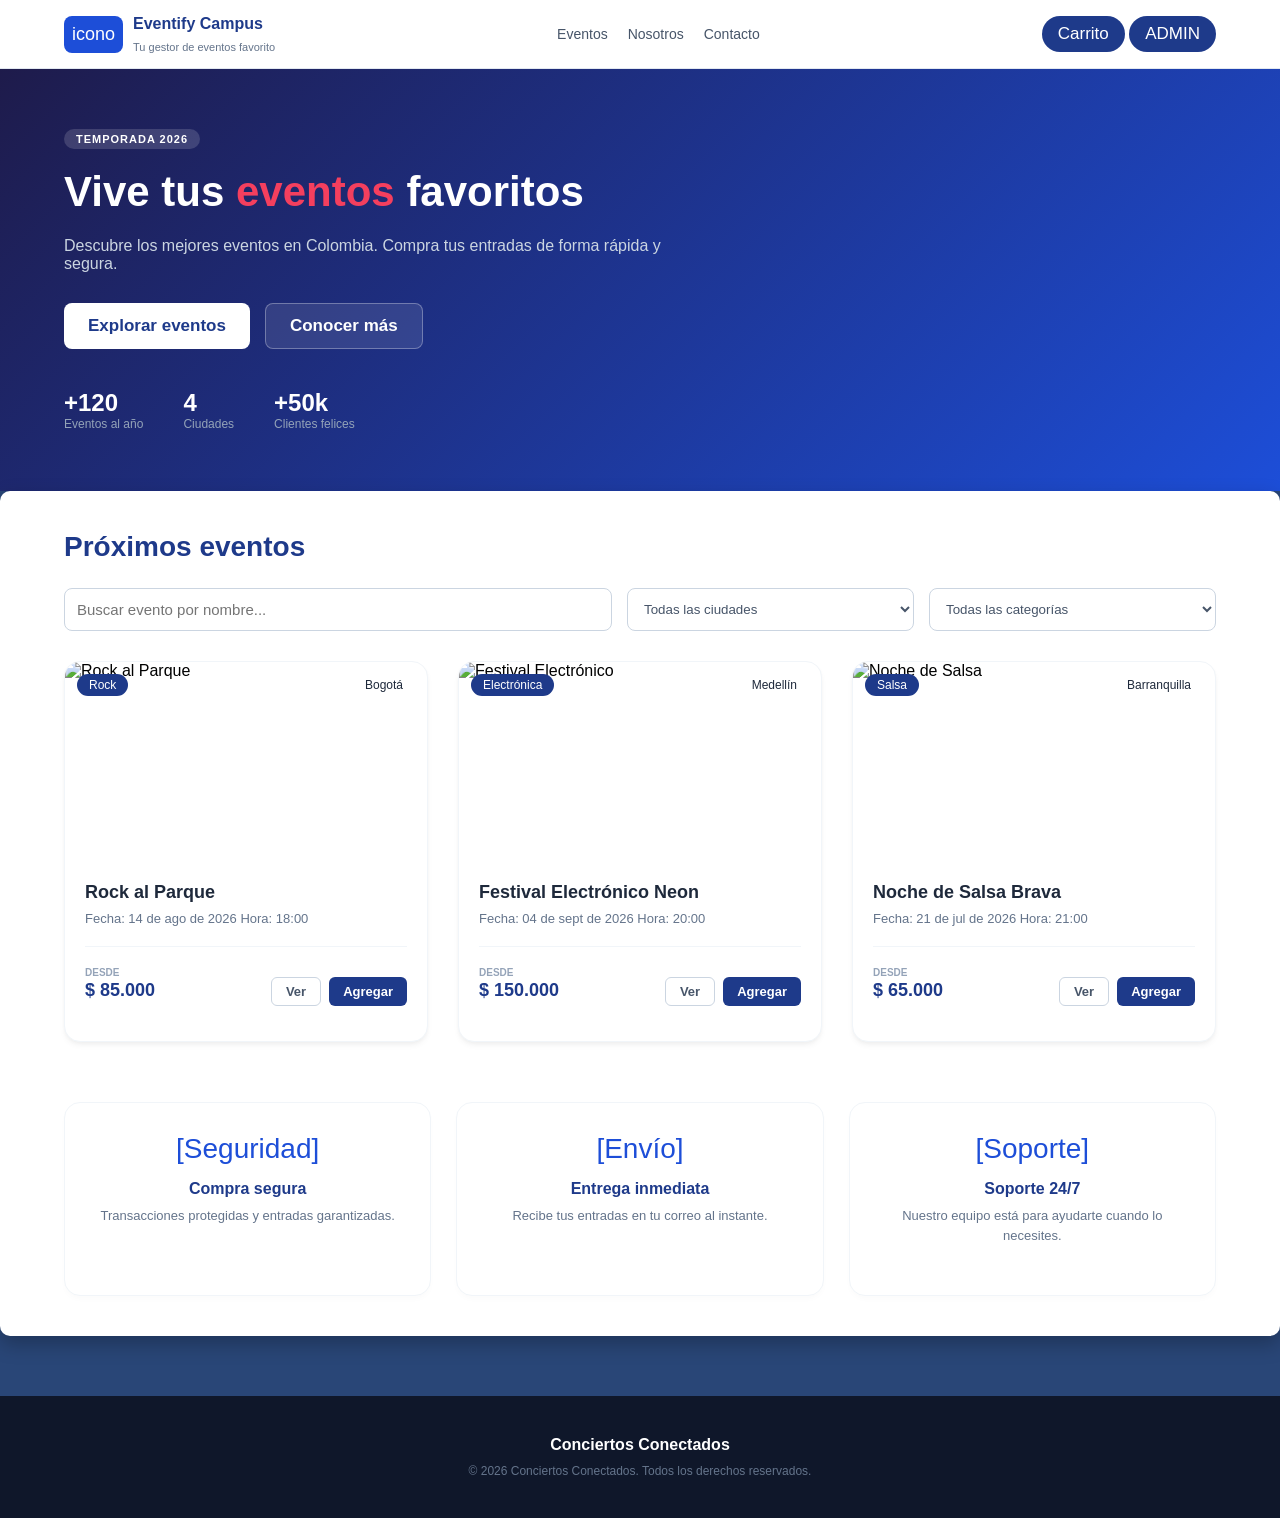
==== Proyecto JS - Campuslands/index.html @ 065dbffd "style: Styles and paths were corrected." ====
<!DOCTYPE html>
<html lang="es">

<head>
    <meta charset="UTF-8">
    <meta name="viewport" content="width=device-width, initial-scale=1.0">
    <title>Conciertos Conectados - Vive la música en vivo</title>
    <link rel="stylesheet" href="css/main.css">
</head>

<body>

    <header class="navbar">
        <div class="logo-container">
            <div class="logo-icon">icono</div>
            <div>
                <span class="logo-title">Eventify Campus</span>
                <p class="logo-subtitle">Tu gestor de eventos favorito</p>
            </div>
        </div>
        <nav class="nav-links">
            <a href="#">Eventos</a>
            <a href="#">Nosotros</a>
            <a href="#">Contacto</a>
        </nav>
        <nav class="nav-acions">
            <button class="btn-carrito">Carrito</button>
            <a href="login.html">
                <button class="btn-panel">ADMIN</button>
            </a>
        </nav>
    </header>

    <section class="hero">
        <div class="hero-content">
            <span class="badge">TEMPORADA 2026</span>
            <h1>Vive tus <span class="highlight">eventos</span> favoritos</h1>
            <p>Descubre los mejores eventos en Colombia. Compra tus entradas de forma rápida y segura.</p>
            <div class="hero-buttons">
                <button class="btn-primary">Explorar eventos</button>
                <button class="btn-secondary">Conocer más</button>
            </div>
            <div class="hero-stats">
                <div>
                    <h3>+120</h3>
                    <p>Eventos al año</p>
                </div>
                <div>
                    <h3>4</h3>
                    <p>Ciudades</p>
                </div>
                <div>
                    <h3>+50k</h3>
                    <p>Clientes felices</p>
                </div>
            </div>
        </div>
    </section>

    <main class="container">
        <h2>Próximos eventos</h2>

        <div class="search-bar">
            <input type="text" placeholder="Buscar evento por nombre...">
            <select>
                <option>Todas las ciudades</option>
            </select>
            <select>
                <option>Todas las categorías</option>
            </select>
        </div>

        <div class="events-grid">

            <article class="event-card">
                <div class="card-image-wrapper">
                    <img src="https://images.unsplash.com/photo-1470225620780-dba8ba36b745?w=500" alt="Rock al Parque">
                    <span class="tag-category tag-left">Rock</span>
                    <span class="tag-city tag-right">Bogotá</span>
                </div>
                <div class="card-body">
                    <h3>Rock al Parque</h3>
                    <p class="card-date">Fecha: 14 de ago de 2026 Hora: 18:00</p>
                    <div class="card-footer">
                        <div>
                            <span class="price-label">DESDE</span>
                            <p class="price-value">$ 85.000</p>
                        </div>
                        <div class="card-actions">
                            <button class="btn-view">Ver</button>
                            <button class="btn-add">Agregar</button>
                        </div>
                    </div>
                </div>
            </article>

            <article class="event-card">
                <div class="card-image-wrapper">
                    <img src="https://images.unsplash.com/photo-1516450360452-9312f5e86fc7?w=500"
                        alt="Festival Electrónico">
                    <span class="tag-category tag-left">Electrónica</span>
                    <span class="tag-city tag-right">Medellín</span>
                </div>
                <div class="card-body">
                    <h3>Festival Electrónico Neon</h3>
                    <p class="card-date">Fecha: 04 de sept de 2026 Hora: 20:00</p>
                    <div class="card-footer">
                        <div>
                            <span class="price-label">DESDE</span>
                            <p class="price-value">$ 150.000</p>
                        </div>
                        <div class="card-actions">
                            <button class="btn-view">Ver</button>
                            <button class="btn-add">Agregar</button>
                        </div>
                    </div>
                </div>
            </article>

            <article class="event-card">
                <div class="card-image-wrapper">
                    <img src="https://images.unsplash.com/photo-1504609773096-104ff2c73ba4?w=500" alt="Noche de Salsa">
                    <span class="tag-category tag-left">Salsa</span>
                    <span class="tag-city tag-right">Barranquilla</span>
                </div>
                <div class="card-body">
                    <h3>Noche de Salsa Brava</h3>
                    <p class="card-date">Fecha: 21 de jul de 2026 Hora: 21:00</p>
                    <div class="card-footer">
                        <div>
                            <span class="price-label">DESDE</span>
                            <p class="price-value">$ 65.000</p>
                        </div>
                        <div class="card-actions">
                            <button class="btn-view">Ver</button>
                            <button class="btn-add">Agregar</button>
                        </div>
                    </div>
                </div>
            </article>

        </div>

        <div class="features-grid">
            <div class="feature-item">
                <div class="feature-icon">[Seguridad]</div>
                <h3>Compra segura</h3>
                <p>Transacciones protegidas y entradas garantizadas.</p>
            </div>
            <div class="feature-item">
                <div class="feature-icon">[Envío]</div>
                <h3>Entrega inmediata</h3>
                <p>Recibe tus entradas en tu correo al instante.</p>
            </div>
            <div class="feature-item">
                <div class="feature-icon">[Soporte]</div>
                <h3>Soporte 24/7</h3>
                <p>Nuestro equipo está para ayudarte cuando lo necesites.</p>
            </div>
        </div>
    </main>

    <footer class="main-footer">
        <h3>Conciertos Conectados</h3>
        <p>© 2026 Conciertos Conectados. Todos los derechos reservados.</p>
    </footer>

</body>

</html>
---- Proyecto JS - Campuslands/css/main.css ----
body {
    background: #294677;
    font-family: Segoe UI, Arial, sans-serif;
}



header {

    color: white;

}

.titulo {
    font-size: 40px;
    font-weight: bold;
}

header p {
    color: #d8dce5;
    margin-top: 8px;
}



main {
    background: white;
    border-radius: 10px;
    box-shadow: 0px 8px 20px rgba(0, 0, 0, .25);
}



.subtitulo {
    font-size: 32px;
    margin-bottom: 10px;
}



main p {
    color: #666;
    margin-bottom: 20px;
}



label {
    font-weight: bold;
    color: #555;
}



input {
    border: 1px solid #d9dfe9;
    border-radius: 6px;
    background: #eef2fa;
    font-size: 15px;
}

input:focus {
    outline: none;
    border: 1px solid #1f4d92;
    background: white;
}


button {
    background: #1f4d92;
    color: white;
    border: none;
    border-radius: 6px;
    font-size: 17px;
    font-weight: bold;
    cursor: pointer;
}



hr {
    margin: 25px 0;
    border: 1px solid #e3e3e3;
}



footer p {
    font-size: 13px;
    color: #777;
}

.sidebar {
    width: 250px;
    height: 100vh;
    background-color: #002663;
    color: white;
    display: flex;
    flex-direction: column;
    padding: 20px;
}

.sidebar-header {
    margin-bottom: 30px;
}

.sidebar-menu {
    flex-grow: 1;
    display: flex;
    flex-direction: column;
    gap: 15px;
}

.sidebar-menu a {
    color: #ccc;
    text-decoration: none;
    padding: 10px;
    border-radius: 5px;
}

.sidebar-menu a.active {
    background-color: rgba(255, 255, 255, 0.1);
    color: white;
}

.sidebar-footer {
    margin-top: auto;
}

* {
    margin: 0;
    padding: 0;
    box-sizing: border-box;
    font-family: 'Segoe UI', Tahoma, Geneva, Verdana, sans-serif;
}

/* NAVBAR */
.navbar {
    display: flex;
    justify-content: space-between;
    align-items: center;
    padding: 15px 5%;
    background-color: #ffffff;
    border-bottom: 1px solid #e2e8f0;
}

.logo-container {
    display: flex;
    align-items: center;
    gap: 10px;
}

.logo-icon {
    background-color: #1d4ed8;
    color: white;
    padding: 8px;
    border-radius: 8px;
    font-size: 18px;
}

.logo-title {
    font-weight: bold;
    color: #1e3a8a;
    font-size: 16px;
}

.logo-subtitle {
    font-size: 11px;
    color: #64748b;
}

.nav-links {
    display: flex;
    gap: 20px;
}

.nav-links a {
    text-decoration: none;
    color: #475569;
    font-size: 14px;
    font-weight: 500;
}

.nav-actions {
    display: flex;
    gap: 10px;
    align-items: center;
}

.btn-carrito {
    background-color: #1e3a8a;
    color: white;
    border: none;
    padding: 8px 16px;
    border-radius: 20px;
    cursor: pointer;
    font-weight: 500;
}

.btn-panel {
    background-color: #1e3a8a;
    color: white;
    border: none;
    padding: 8px 16px;
    border-radius: 20px;
    cursor: pointer;
    font-weight: 500;
}

.hero {
    background: linear-gradient(135deg, #1e1b4b 0%, #1d4ed8 100%);
    color: white;
    padding: 60px 5%;
    text-align: left;
}

.hero-content {
    max-width: 600px;
}

.badge {
    background-color: rgba(255, 255, 255, 0.15);
    padding: 4px 12px;
    border-radius: 20px;
    font-size: 11px;
    font-weight: bold;
    letter-spacing: 1px;
}

.hero h1 {
    font-size: 42px;
    margin: 20px 0;
    line-height: 1.2;
}

.hero .highlight {
    color: #f43f5e;
    /* Tono rosado/coral del texto 'música' */
}

.hero p {
    color: #cbd5e1;
    font-size: 16px;
    margin-bottom: 30px;
}

.hero-buttons {
    display: flex;
    gap: 15px;
    margin-bottom: 40px;
}

.btn-primary {
    background-color: white;
    color: #1e3a8a;
    border: none;
    padding: 12px 24px;
    border-radius: 8px;
    font-weight: bold;
    cursor: pointer;
}

.btn-secondary {
    background-color: rgba(255, 255, 255, 0.1);
    color: white;
    border: 1px solid rgba(255, 255, 255, 0.3);
    padding: 12px 24px;
    border-radius: 8px;
    cursor: pointer;
}

.hero-stats {
    display: flex;
    gap: 40px;
}

.hero-stats h3 {
    font-size: 24px;
    font-weight: bold;
}

.hero-stats p {
    font-size: 12px;
    color: #94a3b8;
    margin: 0;
}

/* CONTENEDOR PRINCIPAL */
.container {
    padding: 40px 5%;
}

.container h2 {
    color: #1e3a8a;
    font-size: 28px;
    margin-bottom: 25px;
}

/* BUSCADOR */
.search-bar {
    display: flex;
    gap: 15px;
    margin-bottom: 30px;
    flex-wrap: wrap;
}

.search-bar input {
    flex: 2;
    min-width: 200px;
    padding: 12px;
    border: 1px solid #cbd5e1;
    border-radius: 8px;
    background-color: white;
}

.search-bar select {
    flex: 1;
    min-width: 150px;
    padding: 12px;
    border: 1px solid #cbd5e1;
    border-radius: 8px;
    background-color: white;
    color: #475569;
}

/* EVENT CARDS GRID (Responsivo) */
.events-grid {
    display: grid;
    grid-template-columns: repeat(auto-fit, minmax(300px, 1fr));
    gap: 30px;
    margin-bottom: 60px;
}

.event-card {
    background-color: white;
    border-radius: 16px;
    overflow: hidden;
    box-shadow: 0 4px 6px -1px rgba(0, 0, 0, 0.05), 0 2px 4px -1px rgba(0, 0, 0, 0.03);
    border: 1px solid #f1f5f9;
}

.card-image-wrapper {
    position: relative;
    height: 200px;
}

.card-image-wrapper img {
    width: 100%;
    height: 100%;
    object-fit: cover;
}

/* Etiquetas sobre la foto */
.tag-category {
    position: absolute;
    background-color: #1e3a8a;
    color: white;
    padding: 4px 12px;
    border-radius: 12px;
    font-size: 12px;
}

.tag-city {
    position: absolute;
    background-color: white;
    color: #1e293b;
    padding: 4px 12px;
    border-radius: 12px;
    font-size: 12px;
    font-weight: 500;
}

.tag-left {
    top: 12px;
    left: 12px;
}

.tag-right {
    top: 12px;
    right: 12px;
}

.card-body {
    padding: 20px;
}

.card-body h3 {
    font-size: 18px;
    color: #1e293b;
    margin-bottom: 8px;
}

.card-date {
    font-size: 13px;
    color: #64748b;
    margin-bottom: 20px;
}

.card-footer {
    display: flex;
    justify-content: space-between;
    align-items: center;
    border-top: 1px solid #f1f5f9;
    padding-top: 15px;
}

.price-label {
    font-size: 10px;
    color: #94a3b8;
    font-weight: bold;
}

.price-value {
    font-size: 18px;
    font-weight: bold;
    color: #1e3a8a;
}

.card-actions {
    display: flex;
    gap: 8px;
}

.btn-view {
    background-color: white;
    color: #475569;
    border: 1px solid #cbd5e1;
    padding: 6px 14px;
    border-radius: 6px;
    cursor: pointer;
    font-size: 13px;
}

.btn-add {
    background-color: #1e3a8a;
    color: white;
    border: none;
    padding: 6px 14px;
    border-radius: 6px;
    cursor: pointer;
    font-size: 13px;
}

/* SECCIÓN DE TRES CAJAS (Características inferiores) */
.features-grid {
    display: grid;
    grid-template-columns: repeat(auto-fit, minmax(250px, 1fr));
    gap: 25px;
    margin-top: 40px;
}

.feature-item {
    background-color: #ffffff;
    border: 1px solid #f1f5f9;
    padding: 30px;
    border-radius: 16px;
    text-align: center;
    box-shadow: 0 4px 6px -1px rgba(0, 0, 0, 0.02);
}

.feature-icon {
    font-size: 28px;
    margin-bottom: 15px;
    color: #1d4ed8;
}

.feature-item h3 {
    font-size: 16px;
    color: #1e3a8a;
    margin-bottom: 8px;
}

.feature-item p {
    font-size: 13px;
    color: #64748b;
    line-height: 1.5;
}

/* FOOTER */
.main-footer {
    background-color: #0f172a;
    color: white;
    text-align: center;
    padding: 40px 20px;
    margin-top: 60px;
}

.main-footer h3 {
    font-size: 16px;
    margin-bottom: 10px;
}

.main-footer p {
    font-size: 12px;
    color: #64748b;
}

/* MEDIA QUERY PARA TELÉFONOS (Diseño Móvil) */
@media (max-width: 768px) {
    .navbar {
        flex-direction: column;
        gap: 15px;
        text-align: center;
    }

    .nav-links {
        width: 100%;
        justify-content: center;
    }

    .hero {
        padding: 40px 20px;
    }

    .hero h1 {
        font-size: 30px;
    }

    .hero-stats {
        justify-content: space-between;
        gap: 10px;
    }

    .search-bar {
        flex-direction: column;
    }
}
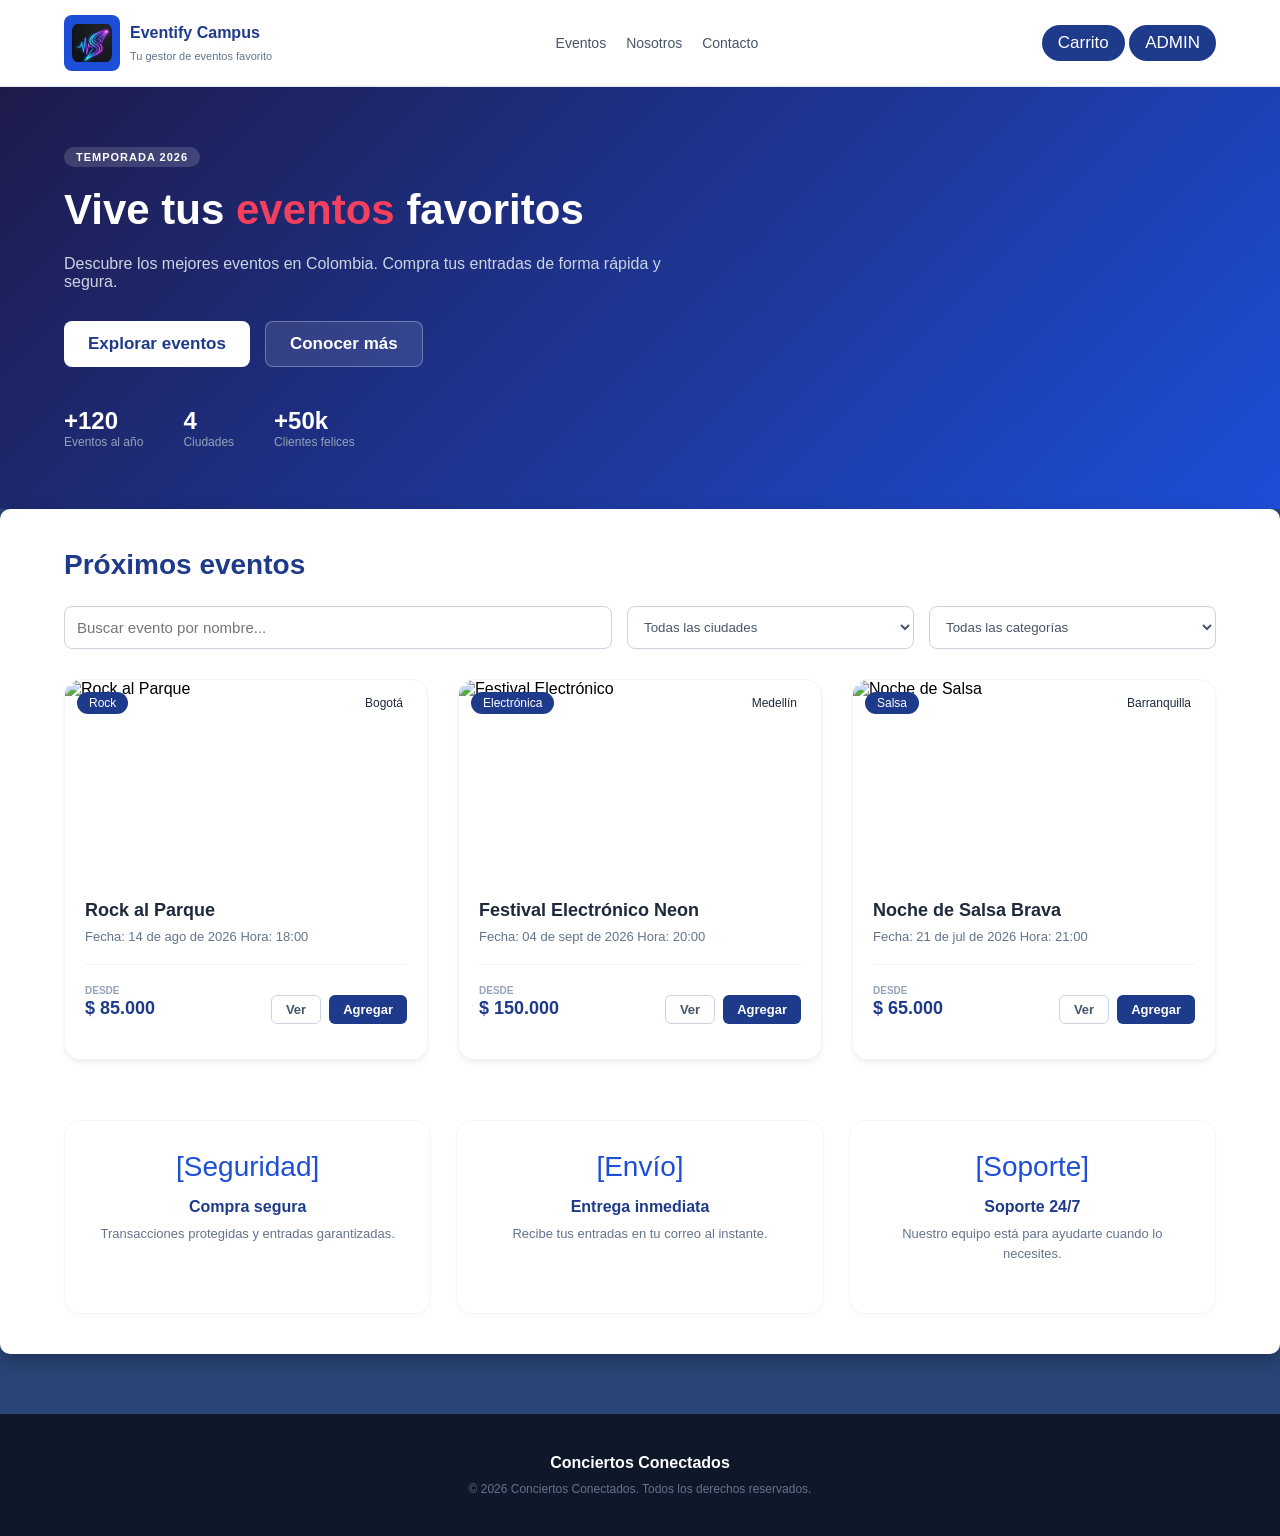
==== commit c0dbe0b0: "style:modifiqued icon size" ====
--- a/Proyecto JS - Campuslands/index.html
+++ b/Proyecto JS - Campuslands/index.html
@@ -12,7 +12,9 @@
 
     <header class="navbar">
         <div class="logo-container">
-            <div class="logo-icon">icono</div>
+            <div class="logo-icon">
+                <img src="resources/img/logo.jpeg" alt="logo">
+            </div>
             <div>
                 <span class="logo-title">Eventify Campus</span>
                 <p class="logo-subtitle">Tu gestor de eventos favorito</p>
--- a/Proyecto JS - Campuslands/css/main.css
+++ b/Proyecto JS - Campuslands/css/main.css
@@ -156,6 +156,16 @@
     padding: 8px;
     border-radius: 8px;
     font-size: 18px;
+    display: flex;
+    align-items: center;
+    gap: 12px;
+
+}
+.logo-icon img {
+    width: 40px;         
+    height: 40px;        
+    object-fit: contain; 
+    border-radius: 8px;  
 }
 
 .logo-title {
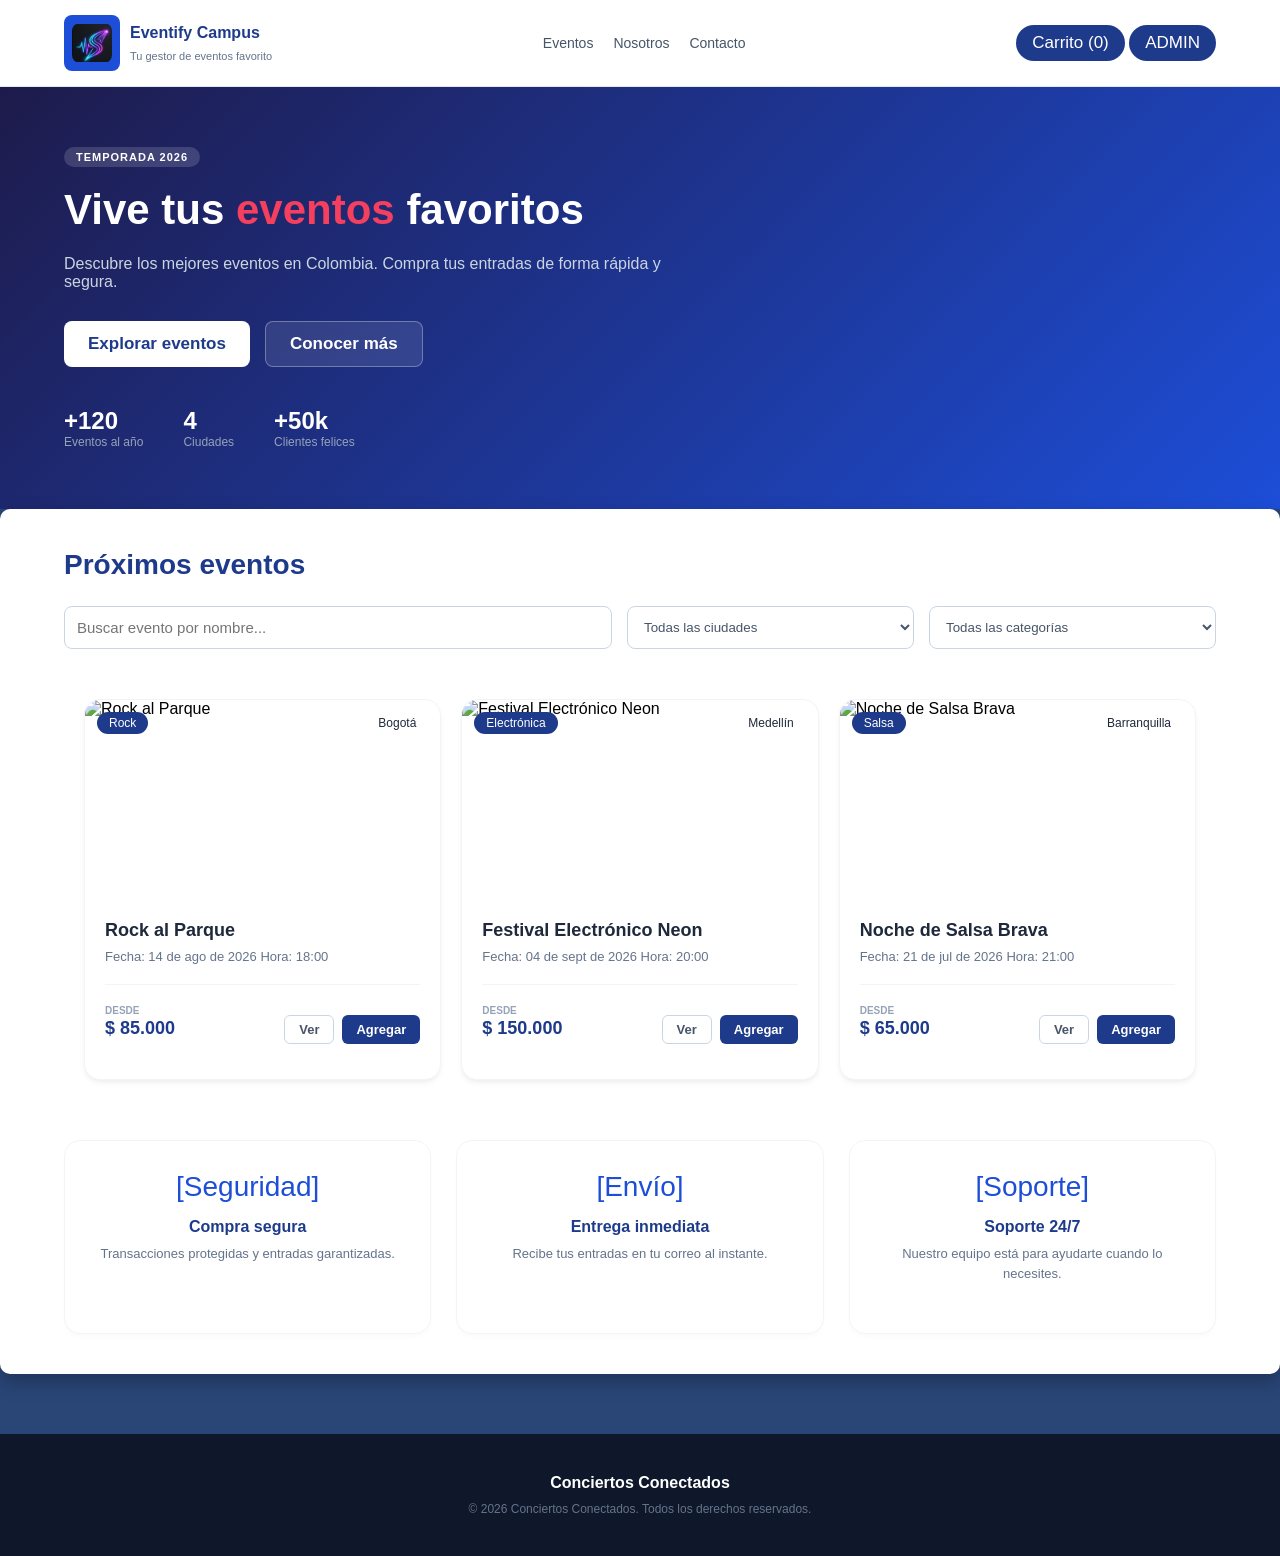
==== commit 6f278abd: "feat:add logic of car and events" ====
--- a/Proyecto JS - Campuslands/index.html
+++ b/Proyecto JS - Campuslands/index.html
@@ -21,9 +21,9 @@
             </div>
         </div>
         <nav class="nav-links">
-            <a href="#">Eventos</a>
-            <a href="#">Nosotros</a>
-            <a href="#">Contacto</a>
+            <a href="index.html">Eventos</a>
+            <a href="nostros.html">Nosotros</a>
+            <a href="contacto.html">Contacto</a>
         </nav>
         <nav class="nav-acions">
             <button class="btn-carrito">Carrito</button>
@@ -58,90 +58,20 @@
             </div>
         </div>
     </section>
-
     <main class="container">
         <h2>Próximos eventos</h2>
 
         <div class="search-bar">
-            <input type="text" placeholder="Buscar evento por nombre...">
-            <select>
-                <option>Todas las ciudades</option>
+            <input type="text" id="search-input" placeholder="Buscar evento por nombre...">
+            <select id="city-select">
+                <option value="todos">Todas las ciudades</option>
             </select>
-            <select>
-                <option>Todas las categorías</option>
+            <select id="category-select">
+                <option value="todos">Todas las categorías</option>
             </select>
         </div>
 
-        <div class="events-grid">
-
-            <article class="event-card">
-                <div class="card-image-wrapper">
-                    <img src="https://images.unsplash.com/photo-1470225620780-dba8ba36b745?w=500" alt="Rock al Parque">
-                    <span class="tag-category tag-left">Rock</span>
-                    <span class="tag-city tag-right">Bogotá</span>
-                </div>
-                <div class="card-body">
-                    <h3>Rock al Parque</h3>
-                    <p class="card-date">Fecha: 14 de ago de 2026 Hora: 18:00</p>
-                    <div class="card-footer">
-                        <div>
-                            <span class="price-label">DESDE</span>
-                            <p class="price-value">$ 85.000</p>
-                        </div>
-                        <div class="card-actions">
-                            <button class="btn-view">Ver</button>
-                            <button class="btn-add">Agregar</button>
-                        </div>
-                    </div>
-                </div>
-            </article>
-
-            <article class="event-card">
-                <div class="card-image-wrapper">
-                    <img src="https://images.unsplash.com/photo-1516450360452-9312f5e86fc7?w=500"
-                        alt="Festival Electrónico">
-                    <span class="tag-category tag-left">Electrónica</span>
-                    <span class="tag-city tag-right">Medellín</span>
-                </div>
-                <div class="card-body">
-                    <h3>Festival Electrónico Neon</h3>
-                    <p class="card-date">Fecha: 04 de sept de 2026 Hora: 20:00</p>
-                    <div class="card-footer">
-                        <div>
-                            <span class="price-label">DESDE</span>
-                            <p class="price-value">$ 150.000</p>
-                        </div>
-                        <div class="card-actions">
-                            <button class="btn-view">Ver</button>
-                            <button class="btn-add">Agregar</button>
-                        </div>
-                    </div>
-                </div>
-            </article>
-
-            <article class="event-card">
-                <div class="card-image-wrapper">
-                    <img src="https://images.unsplash.com/photo-1504609773096-104ff2c73ba4?w=500" alt="Noche de Salsa">
-                    <span class="tag-category tag-left">Salsa</span>
-                    <span class="tag-city tag-right">Barranquilla</span>
-                </div>
-                <div class="card-body">
-                    <h3>Noche de Salsa Brava</h3>
-                    <p class="card-date">Fecha: 21 de jul de 2026 Hora: 21:00</p>
-                    <div class="card-footer">
-                        <div>
-                            <span class="price-label">DESDE</span>
-                            <p class="price-value">$ 65.000</p>
-                        </div>
-                        <div class="card-actions">
-                            <button class="btn-view">Ver</button>
-                            <button class="btn-add">Agregar</button>
-                        </div>
-                    </div>
-                </div>
-            </article>
-
-        </div>
+        <div class="events-grid" id="contenedor-eventos"></div>
 
         <div class="features-grid">
             <div class="feature-item">
@@ -167,6 +97,7 @@
         <p>© 2026 Conciertos Conectados. Todos los derechos reservados.</p>
     </footer>
 
+    <script src="js/cliente.js"></script>
 </body>
 
 </html>
--- a/Proyecto JS - Campuslands/css/main.css
+++ b/Proyecto JS - Campuslands/css/main.css
@@ -340,6 +340,30 @@
     gap: 30px;
     margin-bottom: 60px;
 }
+.events-grid {
+    display: grid;
+    /* Esto crea columnas automáticas que se adaptan al tamaño de la pantalla */
+    /* Cada tarjeta tendrá un ancho mínimo de 300px y un máximo de 1 fracción del espacio disponible */
+    grid-template-columns: repeat(auto-fit, minmax(300px, 1fr));
+    
+    /* Espacio de separación entre las tarjetas */
+    gap: 20px; 
+    
+    /* Asegura que el contenedor ocupe el ancho completo disponible */
+    width: 100%;
+    max-width: 1200px; /* Ajusta este valor al ancho máximo de tu diseño */
+    margin: 0 auto;    /* Centra el contenedor en la pantalla */
+    padding: 20px;
+    box-sizing: border-box;
+}
+
+/* Asegúrate también de que las tarjetas tengan un ancho adaptable */
+.event-card {
+    width: 100%;
+    display: flex;
+    flex-direction: column;
+    /* Tus estilos actuales de bordes, fondo, etc. */
+}
 
 .event-card {
     background-color: white;
@@ -534,4 +558,255 @@
     .search-bar {
         flex-direction: column;
     }
+}
+/* ==========================================================================
+   ESTILOS PARA LAS PÁGINAS DE NOSOTROS Y CONTACTO
+   ========================================================================== */
+
+/* --- Elementos Comunes --- */
+.active {
+    color: #1e3a8a !important; /* Resalta el enlace de la página actual en el menú */
+    font-weight: 600;
+}
+
+/* --- SECCIÓN: NOSOTROS (nosotros.html) --- */
+.about-section {
+    padding: 60px 0;
+    animation: fadeIn 0.5s ease-in-out;
+}
+
+.about-container {
+    display: grid;
+    grid-template-columns: 1fr 1fr;
+    gap: 40px;
+    align-items: center;
+}
+
+.about-content h2 {
+    color: #0f172a;
+    line-height: 1.2;
+    margin-bottom: 20px;
+}
+
+.about-content p {
+    color: #4b5563;
+    line-height: 1.6;
+    margin-bottom: 20px;
+    font-size: 0.95rem;
+}
+
+/* Tarjetas de Misión y Visión (Métricas) */
+.about-metrics {
+    display: grid;
+    grid-template-columns: 1fr 1fr;
+    gap: 20px;
+    margin-top: 30px;
+}
+
+.metric-box {
+    background: #ffffff;
+    padding: 24px;
+    border-radius: 16px;
+    box-shadow: 0 4px 20px rgba(0, 0, 0, 0.04);
+    border: 1px solid rgba(0, 0, 0, 0.05);
+    transition: transform 0.3s ease, box-shadow 0.3s ease;
+}
+
+.metric-box:hover {
+    transform: translateY(-5px);
+    box-shadow: 0 10px 25px rgba(0, 0, 0, 0.08);
+}
+
+.metric-box h4 {
+    color: #1e3a8a;
+    margin: 0 0 10px 0;
+    font-size: 1.15rem;
+    font-weight: 600;
+}
+
+.metric-box p {
+    font-size: 0.88rem;
+    margin: 0;
+    color: #6b7280;
+    line-height: 1.5;
+}
+
+/* Imagen de la sección */
+.about-image img {
+    width: 100%;
+    height: 440px;
+    object-fit: cover;
+    border-radius: 20px;
+    box-shadow: 0 12px 35px rgba(0, 0, 0, 0.06);
+}
+
+
+/* --- SECCIÓN: CONTACTO (contacto.html) --- */
+.contact-section {
+    animation: fadeIn 0.5s ease-in-out;
+}
+
+.contact-header {
+    text-align: center;
+    margin-bottom: 50px;
+}
+
+.contact-header p {
+    color: #6b7280;
+    font-size: 1.05rem;
+}
+
+.contact-grid {
+    display: grid;
+    grid-template-columns: 1fr 1.5fr;
+    gap: 40px;
+    align-items: start;
+}
+
+/* Tarjeta de información lateral */
+.contact-info-card {
+    background: #ffffff;
+    padding: 35px;
+    border-radius: 20px;
+    box-shadow: 0 4px 25px rgba(0, 0, 0, 0.04);
+    border: 1px solid rgba(0, 0, 0, 0.05);
+}
+
+.contact-info-card h3 {
+    margin: 0 0 15px 0;
+    color: #111827;
+    font-size: 1.4rem;
+}
+
+.contact-info-card p {
+    color: #6b7280;
+    font-size: 0.9rem;
+    margin-bottom: 10px;
+}
+
+/* Filas de información (Ubicación, Correo, Teléfono) */
+.info-item {
+    display: flex;
+    align-items: flex-start;
+    gap: 16px;
+    margin-top: 30px;
+}
+
+.info-icon {
+    font-size: 1.3rem;
+    background: #f3f4f6;
+    padding: 10px 14px;
+    border-radius: 12px;
+    color: #1e3a8a;
+    display: flex;
+    align-items: center;
+    justify-content: center;
+}
+
+.info-item h5 {
+    margin: 0 0 6px 0;
+    color: #1e3a8a;
+    font-size: 1rem;
+    font-weight: 600;
+}
+
+.info-item p {
+    margin: 0;
+    color: #4b5563;
+    font-size: 0.9rem;
+    line-height: 1.4;
+}
+
+/* Contenedor del Formulario */
+.contact-form-container {
+    background: #ffffff;
+    padding: 35px;
+    border-radius: 20px;
+    box-shadow: 0 4px 25px rgba(0, 0, 0, 0.04);
+    border: 1px solid rgba(0, 0, 0, 0.05);
+}
+
+.form-group {
+    margin-bottom: 24px;
+}
+
+.form-group label {
+    display: block;
+    margin-bottom: 10px;
+    font-weight: 500;
+    font-size: 0.9rem;
+    color: #374151;
+}
+
+.form-group input,
+.form-group select,
+.form-group textarea {
+    width: 100%;
+    padding: 14px;
+    border: 1px solid #e5e7eb;
+    border-radius: 10px;
+    font-size: 0.92rem;
+    color: #1f2937;
+    background-color: #f9fafb;
+    box-sizing: border-box;
+    font-family: inherit;
+    transition: all 0.2s ease;
+}
+
+/* Efecto Focus al hacer click en los inputs */
+.form-group input:focus,
+.form-group select:focus,
+.form-group textarea:focus {
+    outline: none;
+    border-color: #1e3a8a;
+    background-color: #ffffff;
+    box-shadow: 0 0 0 4px rgba(30, 58, 138, 0.08);
+}
+
+/* Ajuste para el comportamiento del textarea */
+.form-group textarea {
+    resize: vertical;
+    min-height: 120px;
+}
+
+
+/* --- ANIMACIÓN DE ENTRADA SUAVE --- */
+@keyframes fadeIn {
+    from {
+        opacity: 0;
+        transform: translateY(10px);
+    }
+    to {
+        opacity: 1;
+        transform: translateY(0);
+    }
+}
+
+
+/* --- RESPONSIVIDAD (DISEÑO ADAPTABLE A MÓVILES) --- */
+@media (max-width: 992px) {
+    .about-container,
+    .contact-grid {
+        grid-template-columns: 1fr; /* Todo pasa a una sola columna */
+        gap: 30px;
+    }
+
+    .about-image {
+        order: -1; /* Mueve la imagen arriba en tablets y celulares */
+    }
+
+    .about-image img {
+        height: 300px;
+    }
+}
+
+@media (max-width: 576px) {
+    .about-metrics {
+        grid-template-columns: 1fr; /* Misión y visión una debajo de otra en pantallas muy pequeñas */
+    }
+    
+    .contact-info-card,
+    .contact-form-container {
+        padding: 20px; /* Menos espacio interno en teléfonos */
+    }
 }
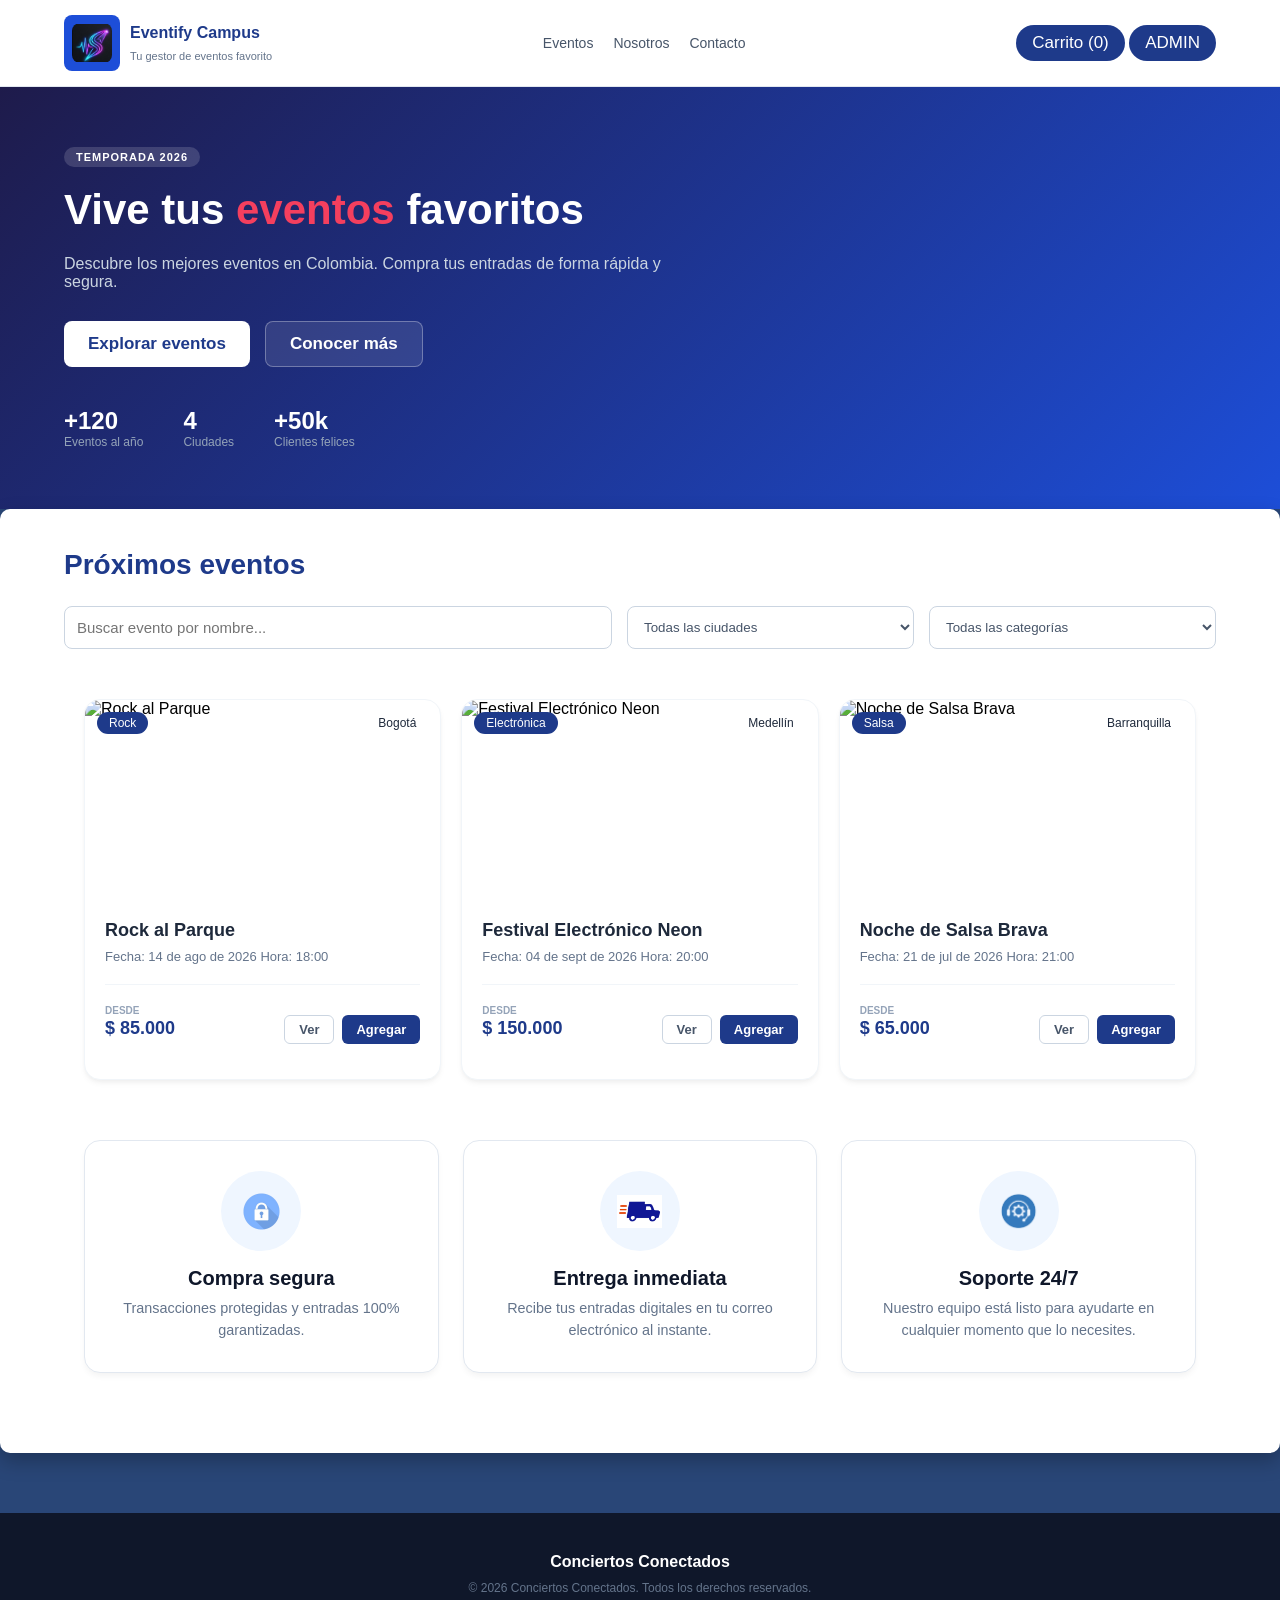
==== commit 85b7a1b8: "style:update code for user interactions" ====
--- a/Proyecto JS - Campuslands/index.html
+++ b/Proyecto JS - Campuslands/index.html
@@ -72,24 +72,31 @@
         </div>
 
         <div class="events-grid" id="contenedor-eventos"></div>
-
-        <div class="features-grid">
-            <div class="feature-item">
-                <div class="feature-icon">[Seguridad]</div>
-                <h3>Compra segura</h3>
-                <p>Transacciones protegidas y entradas garantizadas.</p>
+        <section class="features-container">
+            <div class="feature-card">
+                <div class="feature-icon-wrapper">
+                    <img src="resources/img/candado-removebg-preview.png" alt="Icono Seguridad" class="feature-image">
+                </div>
+                <h3 class="feature-title">Compra segura</h3>
+                <p class="feature-description">Transacciones protegidas y entradas 100% garantizadas.</p>
             </div>
-            <div class="feature-item">
-                <div class="feature-icon">[Envío]</div>
-                <h3>Entrega inmediata</h3>
-                <p>Recibe tus entradas en tu correo al instante.</p>
+        
+            <div class="feature-card">
+                <div class="feature-icon-wrapper">
+                    <img src="resources/img/envio.png" alt="Icono Envío" class="feature-image">
+                </div>
+                <h3 class="feature-title">Entrega inmediata</h3>
+                <p class="feature-description">Recibe tus entradas digitales en tu correo electrónico al instante.</p>
             </div>
-            <div class="feature-item">
-                <div class="feature-icon">[Soporte]</div>
-                <h3>Soporte 24/7</h3>
-                <p>Nuestro equipo está para ayudarte cuando lo necesites.</p>
+        
+            <div class="feature-card">
+                <div class="feature-icon-wrapper">
+                    <img src="resources/img/servicio_tecnico-removebg-preview.png" alt="Icono Soporte" class="feature-image">
+                </div>
+                <h3 class="feature-title">Soporte 24/7</h3>
+                <p class="feature-description">Nuestro equipo está listo para ayudarte en cualquier momento que lo necesites.</p>
             </div>
-        </div>
+        </section>
     </main>
 
     <footer class="main-footer">
--- a/Proyecto JS - Campuslands/css/main.css
+++ b/Proyecto JS - Campuslands/css/main.css
@@ -809,4 +809,87 @@
     .contact-form-container {
         padding: 20px; /* Menos espacio interno en teléfonos */
     }
+}
+/* Contenedor general configurado con Grid en lugar de Flex */
+.features-container {
+    display: grid;
+    /* Crea 3 columnas de igual tamaño de manera automática */
+    grid-template-columns: repeat(3, 1fr); 
+    gap: 24px;
+    max-width: 1200px;
+    margin: 40px auto;
+    padding: 0 20px;
+}
+
+/* Tarjeta individual */
+.feature-card {
+    background: #ffffff;
+    border: 1px solid #e2e8f0;
+    border-radius: 16px;
+    padding: 30px 24px;
+    text-align: center;
+    box-shadow: 0 4px 6px -1px rgba(0, 0, 0, 0.05);
+    transition: transform 0.3s ease, box-shadow 0.3s ease, border-color 0.3s ease;
+}
+
+/* Efecto Hover interactivo */
+.feature-card:hover {
+    transform: translateY(-5px);
+    border-color: #1e3a8a;
+    box-shadow: 0 10px 15px -3px rgba(30, 58, 138, 0.1);
+}
+
+/* Contenedor circular adaptado para la escala mediana */
+.feature-icon-wrapper {
+    width: 80px;  /* Círculo un poco más grande para albergar la imagen mediana */
+    height: 80px;
+    background-color: #eff6ff;
+    border-radius: 50%;
+    display: flex;
+    align-items: center;
+    justify-content: center;
+    margin: 0 auto 16px auto;
+    transition: background-color 0.3s ease;
+}
+
+.feature-card:hover .feature-icon-wrapper {
+    background-color: #1e3a8a;
+}
+
+/* Control y ajuste de tamaño MEDIANO para tus imágenes */
+.feature-image {
+    width: 45px;  /* Tamaño mediano ideal para que destaque correctamente */
+    height: 45px;
+    object-fit: contain; /* Evita cualquier tipo de distorsión */
+    transition: filter 0.3s ease;
+}
+
+/* Invierte el color de la imagen al pasar el cursor (Opcional si usas iconos oscuros planos) */
+.feature-card:hover .feature-image {
+    filter: brightness(0) invert(1);
+}
+
+/* Títulos */
+.feature-title {
+    font-size: 1.25rem;
+    font-weight: 700;
+    color: #0f172a;
+    margin: 0 0 8px 0;
+    font-family: sans-serif;
+}
+
+/* Descripciones */
+.feature-description {
+    font-size: 0.9rem;
+    color: #64748b;
+    line-height: 1.5;
+    margin: 0;
+    font-family: sans-serif;
+}
+
+/* Responsivo: Si la pantalla es muy pequeña (móviles), pasa a una sola columna */
+@media (max-width: 768px) {
+    .features-container {
+        grid-template-columns: 1fr;
+    }
 }
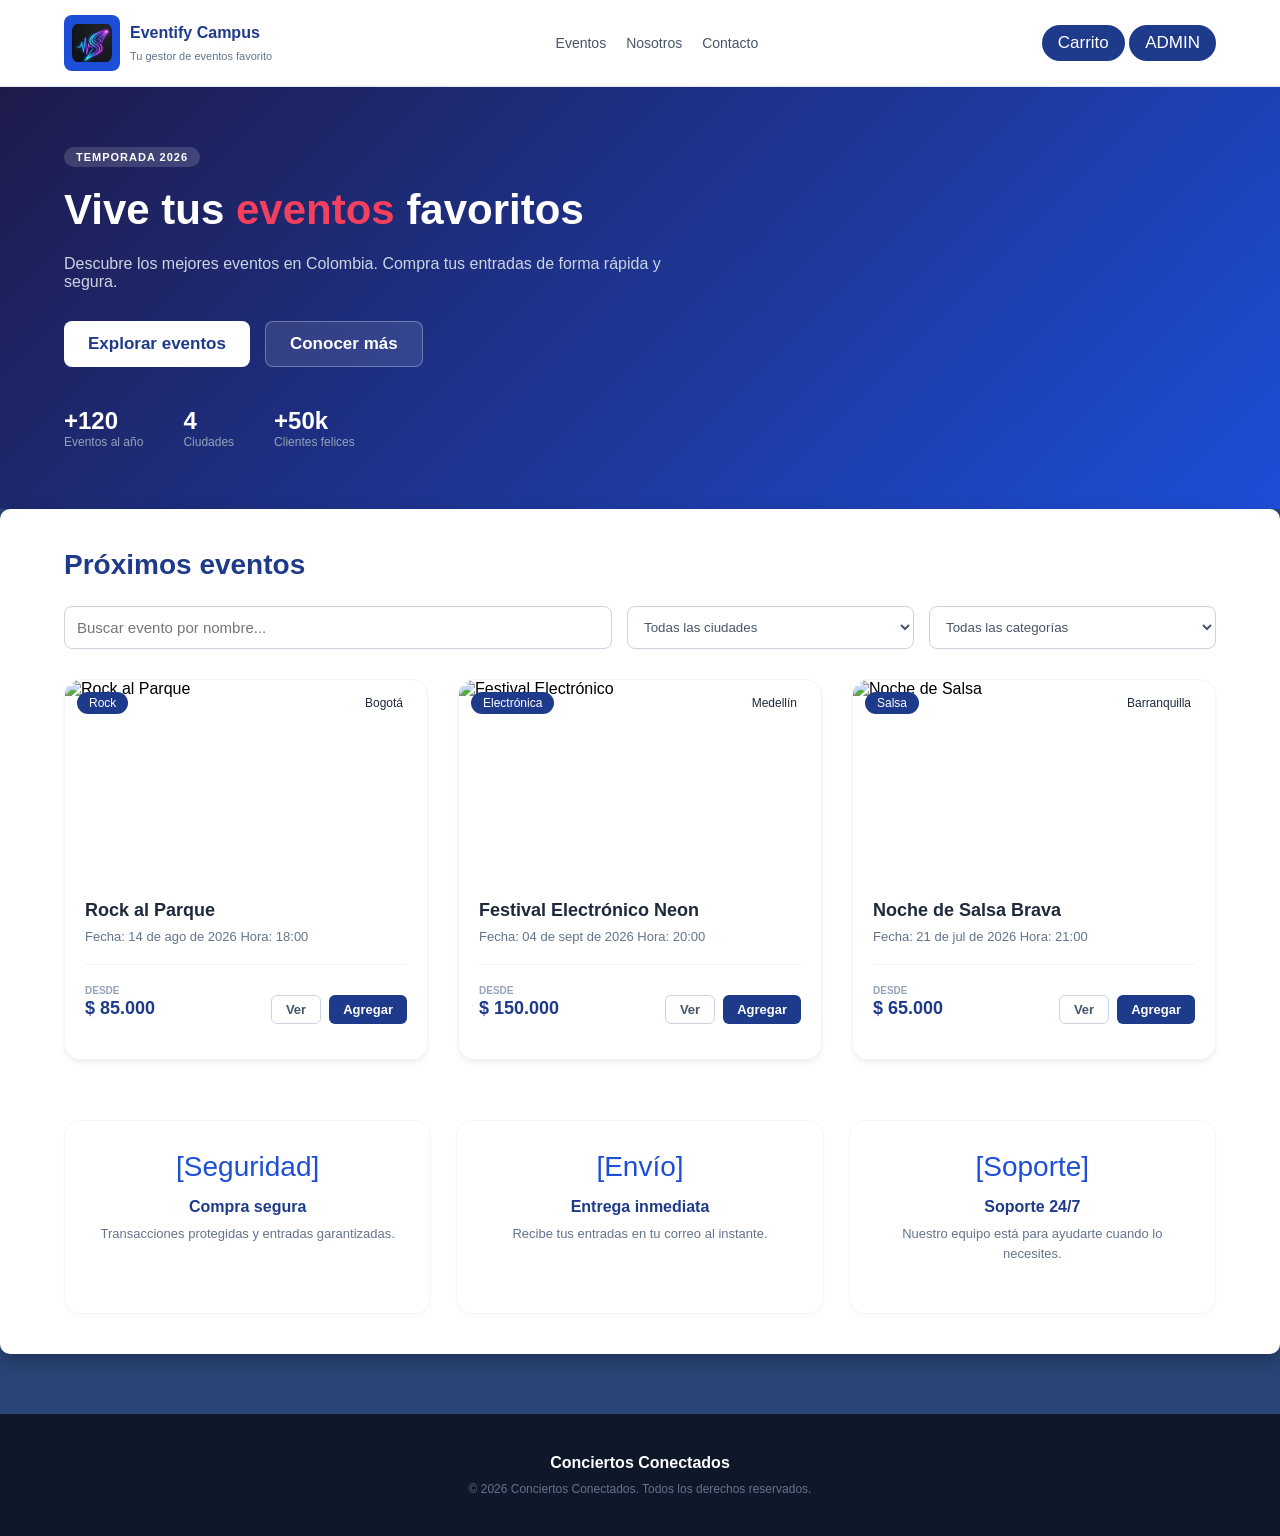
==== commit 75047d5c: "feat: was added the categories module." ====
--- a/Proyecto JS - Campuslands/index.html
+++ b/Proyecto JS - Campuslands/index.html
@@ -21,13 +21,13 @@
             </div>
         </div>
         <nav class="nav-links">
-            <a href="index.html">Eventos</a>
-            <a href="nostros.html">Nosotros</a>
-            <a href="contacto.html">Contacto</a>
+            <a href="#">Eventos</a>
+            <a href="#">Nosotros</a>
+            <a href="#">Contacto</a>
         </nav>
         <nav class="nav-acions">
             <button class="btn-carrito">Carrito</button>
-            <a href="login.html">
+            <a href="pages/login.html">
                 <button class="btn-panel">ADMIN</button>
             </a>
         </nav>
@@ -58,45 +58,108 @@
             </div>
         </div>
     </section>
+
     <main class="container">
         <h2>Próximos eventos</h2>
 
         <div class="search-bar">
-            <input type="text" id="search-input" placeholder="Buscar evento por nombre...">
-            <select id="city-select">
-                <option value="todos">Todas las ciudades</option>
+            <input type="text" placeholder="Buscar evento por nombre...">
+            <select>
+                <option>Todas las ciudades</option>
             </select>
-            <select id="category-select">
-                <option value="todos">Todas las categorías</option>
+            <select>
+                <option>Todas las categorías</option>
             </select>
         </div>
 
-        <div class="events-grid" id="contenedor-eventos"></div>
-        <section class="features-container">
-            <div class="feature-card">
-                <div class="feature-icon-wrapper">
-                    <img src="resources/img/candado-removebg-preview.png" alt="Icono Seguridad" class="feature-image">
+        <div class="events-grid">
+
+            <article class="event-card">
+                <div class="card-image-wrapper">
+                    <img src="https://images.unsplash.com/photo-1470225620780-dba8ba36b745?w=500" alt="Rock al Parque">
+                    <span class="tag-category tag-left">Rock</span>
+                    <span class="tag-city tag-right">Bogotá</span>
                 </div>
-                <h3 class="feature-title">Compra segura</h3>
-                <p class="feature-description">Transacciones protegidas y entradas 100% garantizadas.</p>
+                <div class="card-body">
+                    <h3>Rock al Parque</h3>
+                    <p class="card-date">Fecha: 14 de ago de 2026 Hora: 18:00</p>
+                    <div class="card-footer">
+                        <div>
+                            <span class="price-label">DESDE</span>
+                            <p class="price-value">$ 85.000</p>
+                        </div>
+                        <div class="card-actions">
+                            <button class="btn-view">Ver</button>
+                            <button class="btn-add">Agregar</button>
+                        </div>
+                    </div>
+                </div>
+            </article>
+
+            <article class="event-card">
+                <div class="card-image-wrapper">
+                    <img src="https://images.unsplash.com/photo-1516450360452-9312f5e86fc7?w=500"
+                        alt="Festival Electrónico">
+                    <span class="tag-category tag-left">Electrónica</span>
+                    <span class="tag-city tag-right">Medellín</span>
+                </div>
+                <div class="card-body">
+                    <h3>Festival Electrónico Neon</h3>
+                    <p class="card-date">Fecha: 04 de sept de 2026 Hora: 20:00</p>
+                    <div class="card-footer">
+                        <div>
+                            <span class="price-label">DESDE</span>
+                            <p class="price-value">$ 150.000</p>
+                        </div>
+                        <div class="card-actions">
+                            <button class="btn-view">Ver</button>
+                            <button class="btn-add">Agregar</button>
+                        </div>
+                    </div>
+                </div>
+            </article>
+
+            <article class="event-card">
+                <div class="card-image-wrapper">
+                    <img src="https://images.unsplash.com/photo-1504609773096-104ff2c73ba4?w=500" alt="Noche de Salsa">
+                    <span class="tag-category tag-left">Salsa</span>
+                    <span class="tag-city tag-right">Barranquilla</span>
+                </div>
+                <div class="card-body">
+                    <h3>Noche de Salsa Brava</h3>
+                    <p class="card-date">Fecha: 21 de jul de 2026 Hora: 21:00</p>
+                    <div class="card-footer">
+                        <div>
+                            <span class="price-label">DESDE</span>
+                            <p class="price-value">$ 65.000</p>
+                        </div>
+                        <div class="card-actions">
+                            <button class="btn-view">Ver</button>
+                            <button class="btn-add">Agregar</button>
+                        </div>
+                    </div>
+                </div>
+            </article>
+
+        </div>
+
+        <div class="features-grid">
+            <div class="feature-item">
+                <div class="feature-icon">[Seguridad]</div>
+                <h3>Compra segura</h3>
+                <p>Transacciones protegidas y entradas garantizadas.</p>
             </div>
-        
-            <div class="feature-card">
-                <div class="feature-icon-wrapper">
-                    <img src="resources/img/envio.png" alt="Icono Envío" class="feature-image">
-                </div>
-                <h3 class="feature-title">Entrega inmediata</h3>
-                <p class="feature-description">Recibe tus entradas digitales en tu correo electrónico al instante.</p>
+            <div class="feature-item">
+                <div class="feature-icon">[Envío]</div>
+                <h3>Entrega inmediata</h3>
+                <p>Recibe tus entradas en tu correo al instante.</p>
             </div>
-        
-            <div class="feature-card">
-                <div class="feature-icon-wrapper">
-                    <img src="resources/img/servicio_tecnico-removebg-preview.png" alt="Icono Soporte" class="feature-image">
-                </div>
-                <h3 class="feature-title">Soporte 24/7</h3>
-                <p class="feature-description">Nuestro equipo está listo para ayudarte en cualquier momento que lo necesites.</p>
+            <div class="feature-item">
+                <div class="feature-icon">[Soporte]</div>
+                <h3>Soporte 24/7</h3>
+                <p>Nuestro equipo está para ayudarte cuando lo necesites.</p>
             </div>
-        </section>
+        </div>
     </main>
 
     <footer class="main-footer">
@@ -104,7 +167,6 @@
         <p>© 2026 Conciertos Conectados. Todos los derechos reservados.</p>
     </footer>
 
-    <script src="js/cliente.js"></script>
 </body>
 
 </html>
--- a/Proyecto JS - Campuslands/css/main.css
+++ b/Proyecto JS - Campuslands/css/main.css
@@ -1,4 +1,5 @@
 body {
+    margin: 0;
     background: #294677;
     font-family: Segoe UI, Arial, sans-serif;
 }
@@ -161,11 +162,12 @@
     gap: 12px;
 
 }
+
 .logo-icon img {
-    width: 40px;         
-    height: 40px;        
-    object-fit: contain; 
-    border-radius: 8px;  
+    width: 40px;
+    height: 40px;
+    object-fit: contain;
+    border-radius: 8px;
 }
 
 .logo-title {
@@ -340,30 +342,6 @@
     gap: 30px;
     margin-bottom: 60px;
 }
-.events-grid {
-    display: grid;
-    /* Esto crea columnas automáticas que se adaptan al tamaño de la pantalla */
-    /* Cada tarjeta tendrá un ancho mínimo de 300px y un máximo de 1 fracción del espacio disponible */
-    grid-template-columns: repeat(auto-fit, minmax(300px, 1fr));
-    
-    /* Espacio de separación entre las tarjetas */
-    gap: 20px; 
-    
-    /* Asegura que el contenedor ocupe el ancho completo disponible */
-    width: 100%;
-    max-width: 1200px; /* Ajusta este valor al ancho máximo de tu diseño */
-    margin: 0 auto;    /* Centra el contenedor en la pantalla */
-    padding: 20px;
-    box-sizing: border-box;
-}
-
-/* Asegúrate también de que las tarjetas tengan un ancho adaptable */
-.event-card {
-    width: 100%;
-    display: flex;
-    flex-direction: column;
-    /* Tus estilos actuales de bordes, fondo, etc. */
-}
 
 .event-card {
     background-color: white;
@@ -529,6 +507,115 @@
     color: #64748b;
 }
 
+.main-layout {
+    display: grid;
+    grid-template-columns: 250px 1fr;
+    min-height: 100vh;
+}
+
+/* Layout del Dashboard */
+.dashboard-container {
+    background-color: #f8fafc;
+    min-height: 100vh;
+    display: block;
+}
+
+.content {
+    flex: 1;
+    padding: 40px 20px;
+    height: 100vh;
+    overflow-y: auto;
+}
+
+/* Encabezado del contenido */
+.content-header {
+    display: flex;
+    justify-content: space-between;
+    align-items: center;
+    margin-bottom: 30px;
+}
+
+.content-header h1 {
+    color: #1e3a8a;
+    font-size: 24px;
+}
+
+/* Tabla Estilizada */
+.table-container {
+    background: white;
+    padding: 20px;
+    border-radius: 12px 12px 0 0;
+    box-shadow: 0 4px 6px -1px rgba(0, 0, 0, 0.1);
+    margin: 0;
+    width: 100%;
+}
+
+table {
+    width: 100%;
+    border-collapse: collapse;
+}
+
+th {
+    text-align: left;
+    color: #64748b;
+    padding: 15px;
+    border-bottom: 2px solid #f1f5f9;
+}
+
+td {
+    padding: 15px;
+    border-bottom: 1px solid #f1f5f9;
+    color: #1e293b;
+}
+
+/* Estilo para el Modal */
+.modal {
+    display: none;
+    position: fixed;
+    top: 0;
+    left: 0;
+    width: 100%;
+    height: 100%;
+    background: rgba(0, 0, 0, 0.5);
+    justify-content: center;
+    align-items: center;
+}
+
+.modal-content {
+    background: white;
+    padding: 30px;
+    border-radius: 12px;
+    width: 400px;
+}
+
+.form-group {
+    margin-bottom: 15px;
+}
+
+.form-group label {
+    display: block;
+    margin-bottom: 5px;
+}
+
+.form-group input,
+.form-group textarea {
+    width: 100%;
+    padding: 10px;
+    border: 1px solid #cbd5e1;
+    border-radius: 6px;
+}
+
+.btn-save {
+    width: 100%;
+    padding: 12px;
+    margin-top: 10px;
+    background-color: #1e3a8a;
+    color: white;
+    border: none;
+    border-radius: 6px;
+    cursor: pointer;
+}
+
 /* MEDIA QUERY PARA TELÉFONOS (Diseño Móvil) */
 @media (max-width: 768px) {
     .navbar {
@@ -558,338 +645,4 @@
     .search-bar {
         flex-direction: column;
     }
-}
-/* ==========================================================================
-   ESTILOS PARA LAS PÁGINAS DE NOSOTROS Y CONTACTO
-   ========================================================================== */
-
-/* --- Elementos Comunes --- */
-.active {
-    color: #1e3a8a !important; /* Resalta el enlace de la página actual en el menú */
-    font-weight: 600;
-}
-
-/* --- SECCIÓN: NOSOTROS (nosotros.html) --- */
-.about-section {
-    padding: 60px 0;
-    animation: fadeIn 0.5s ease-in-out;
-}
-
-.about-container {
-    display: grid;
-    grid-template-columns: 1fr 1fr;
-    gap: 40px;
-    align-items: center;
-}
-
-.about-content h2 {
-    color: #0f172a;
-    line-height: 1.2;
-    margin-bottom: 20px;
-}
-
-.about-content p {
-    color: #4b5563;
-    line-height: 1.6;
-    margin-bottom: 20px;
-    font-size: 0.95rem;
-}
-
-/* Tarjetas de Misión y Visión (Métricas) */
-.about-metrics {
-    display: grid;
-    grid-template-columns: 1fr 1fr;
-    gap: 20px;
-    margin-top: 30px;
-}
-
-.metric-box {
-    background: #ffffff;
-    padding: 24px;
-    border-radius: 16px;
-    box-shadow: 0 4px 20px rgba(0, 0, 0, 0.04);
-    border: 1px solid rgba(0, 0, 0, 0.05);
-    transition: transform 0.3s ease, box-shadow 0.3s ease;
-}
-
-.metric-box:hover {
-    transform: translateY(-5px);
-    box-shadow: 0 10px 25px rgba(0, 0, 0, 0.08);
-}
-
-.metric-box h4 {
-    color: #1e3a8a;
-    margin: 0 0 10px 0;
-    font-size: 1.15rem;
-    font-weight: 600;
-}
-
-.metric-box p {
-    font-size: 0.88rem;
-    margin: 0;
-    color: #6b7280;
-    line-height: 1.5;
-}
-
-/* Imagen de la sección */
-.about-image img {
-    width: 100%;
-    height: 440px;
-    object-fit: cover;
-    border-radius: 20px;
-    box-shadow: 0 12px 35px rgba(0, 0, 0, 0.06);
-}
-
-
-/* --- SECCIÓN: CONTACTO (contacto.html) --- */
-.contact-section {
-    animation: fadeIn 0.5s ease-in-out;
-}
-
-.contact-header {
-    text-align: center;
-    margin-bottom: 50px;
-}
-
-.contact-header p {
-    color: #6b7280;
-    font-size: 1.05rem;
-}
-
-.contact-grid {
-    display: grid;
-    grid-template-columns: 1fr 1.5fr;
-    gap: 40px;
-    align-items: start;
-}
-
-/* Tarjeta de información lateral */
-.contact-info-card {
-    background: #ffffff;
-    padding: 35px;
-    border-radius: 20px;
-    box-shadow: 0 4px 25px rgba(0, 0, 0, 0.04);
-    border: 1px solid rgba(0, 0, 0, 0.05);
-}
-
-.contact-info-card h3 {
-    margin: 0 0 15px 0;
-    color: #111827;
-    font-size: 1.4rem;
-}
-
-.contact-info-card p {
-    color: #6b7280;
-    font-size: 0.9rem;
-    margin-bottom: 10px;
-}
-
-/* Filas de información (Ubicación, Correo, Teléfono) */
-.info-item {
-    display: flex;
-    align-items: flex-start;
-    gap: 16px;
-    margin-top: 30px;
-}
-
-.info-icon {
-    font-size: 1.3rem;
-    background: #f3f4f6;
-    padding: 10px 14px;
-    border-radius: 12px;
-    color: #1e3a8a;
-    display: flex;
-    align-items: center;
-    justify-content: center;
-}
-
-.info-item h5 {
-    margin: 0 0 6px 0;
-    color: #1e3a8a;
-    font-size: 1rem;
-    font-weight: 600;
-}
-
-.info-item p {
-    margin: 0;
-    color: #4b5563;
-    font-size: 0.9rem;
-    line-height: 1.4;
-}
-
-/* Contenedor del Formulario */
-.contact-form-container {
-    background: #ffffff;
-    padding: 35px;
-    border-radius: 20px;
-    box-shadow: 0 4px 25px rgba(0, 0, 0, 0.04);
-    border: 1px solid rgba(0, 0, 0, 0.05);
-}
-
-.form-group {
-    margin-bottom: 24px;
-}
-
-.form-group label {
-    display: block;
-    margin-bottom: 10px;
-    font-weight: 500;
-    font-size: 0.9rem;
-    color: #374151;
-}
-
-.form-group input,
-.form-group select,
-.form-group textarea {
-    width: 100%;
-    padding: 14px;
-    border: 1px solid #e5e7eb;
-    border-radius: 10px;
-    font-size: 0.92rem;
-    color: #1f2937;
-    background-color: #f9fafb;
-    box-sizing: border-box;
-    font-family: inherit;
-    transition: all 0.2s ease;
-}
-
-/* Efecto Focus al hacer click en los inputs */
-.form-group input:focus,
-.form-group select:focus,
-.form-group textarea:focus {
-    outline: none;
-    border-color: #1e3a8a;
-    background-color: #ffffff;
-    box-shadow: 0 0 0 4px rgba(30, 58, 138, 0.08);
-}
-
-/* Ajuste para el comportamiento del textarea */
-.form-group textarea {
-    resize: vertical;
-    min-height: 120px;
-}
-
-
-/* --- ANIMACIÓN DE ENTRADA SUAVE --- */
-@keyframes fadeIn {
-    from {
-        opacity: 0;
-        transform: translateY(10px);
-    }
-    to {
-        opacity: 1;
-        transform: translateY(0);
-    }
-}
-
-
-/* --- RESPONSIVIDAD (DISEÑO ADAPTABLE A MÓVILES) --- */
-@media (max-width: 992px) {
-    .about-container,
-    .contact-grid {
-        grid-template-columns: 1fr; /* Todo pasa a una sola columna */
-        gap: 30px;
-    }
-
-    .about-image {
-        order: -1; /* Mueve la imagen arriba en tablets y celulares */
-    }
-
-    .about-image img {
-        height: 300px;
-    }
-}
-
-@media (max-width: 576px) {
-    .about-metrics {
-        grid-template-columns: 1fr; /* Misión y visión una debajo de otra en pantallas muy pequeñas */
-    }
-    
-    .contact-info-card,
-    .contact-form-container {
-        padding: 20px; /* Menos espacio interno en teléfonos */
-    }
-}
-/* Contenedor general configurado con Grid en lugar de Flex */
-.features-container {
-    display: grid;
-    /* Crea 3 columnas de igual tamaño de manera automática */
-    grid-template-columns: repeat(3, 1fr); 
-    gap: 24px;
-    max-width: 1200px;
-    margin: 40px auto;
-    padding: 0 20px;
-}
-
-/* Tarjeta individual */
-.feature-card {
-    background: #ffffff;
-    border: 1px solid #e2e8f0;
-    border-radius: 16px;
-    padding: 30px 24px;
-    text-align: center;
-    box-shadow: 0 4px 6px -1px rgba(0, 0, 0, 0.05);
-    transition: transform 0.3s ease, box-shadow 0.3s ease, border-color 0.3s ease;
-}
-
-/* Efecto Hover interactivo */
-.feature-card:hover {
-    transform: translateY(-5px);
-    border-color: #1e3a8a;
-    box-shadow: 0 10px 15px -3px rgba(30, 58, 138, 0.1);
-}
-
-/* Contenedor circular adaptado para la escala mediana */
-.feature-icon-wrapper {
-    width: 80px;  /* Círculo un poco más grande para albergar la imagen mediana */
-    height: 80px;
-    background-color: #eff6ff;
-    border-radius: 50%;
-    display: flex;
-    align-items: center;
-    justify-content: center;
-    margin: 0 auto 16px auto;
-    transition: background-color 0.3s ease;
-}
-
-.feature-card:hover .feature-icon-wrapper {
-    background-color: #1e3a8a;
-}
-
-/* Control y ajuste de tamaño MEDIANO para tus imágenes */
-.feature-image {
-    width: 45px;  /* Tamaño mediano ideal para que destaque correctamente */
-    height: 45px;
-    object-fit: contain; /* Evita cualquier tipo de distorsión */
-    transition: filter 0.3s ease;
-}
-
-/* Invierte el color de la imagen al pasar el cursor (Opcional si usas iconos oscuros planos) */
-.feature-card:hover .feature-image {
-    filter: brightness(0) invert(1);
-}
-
-/* Títulos */
-.feature-title {
-    font-size: 1.25rem;
-    font-weight: 700;
-    color: #0f172a;
-    margin: 0 0 8px 0;
-    font-family: sans-serif;
-}
-
-/* Descripciones */
-.feature-description {
-    font-size: 0.9rem;
-    color: #64748b;
-    line-height: 1.5;
-    margin: 0;
-    font-family: sans-serif;
-}
-
-/* Responsivo: Si la pantalla es muy pequeña (móviles), pasa a una sola columna */
-@media (max-width: 768px) {
-    .features-container {
-        grid-template-columns: 1fr;
-    }
 }
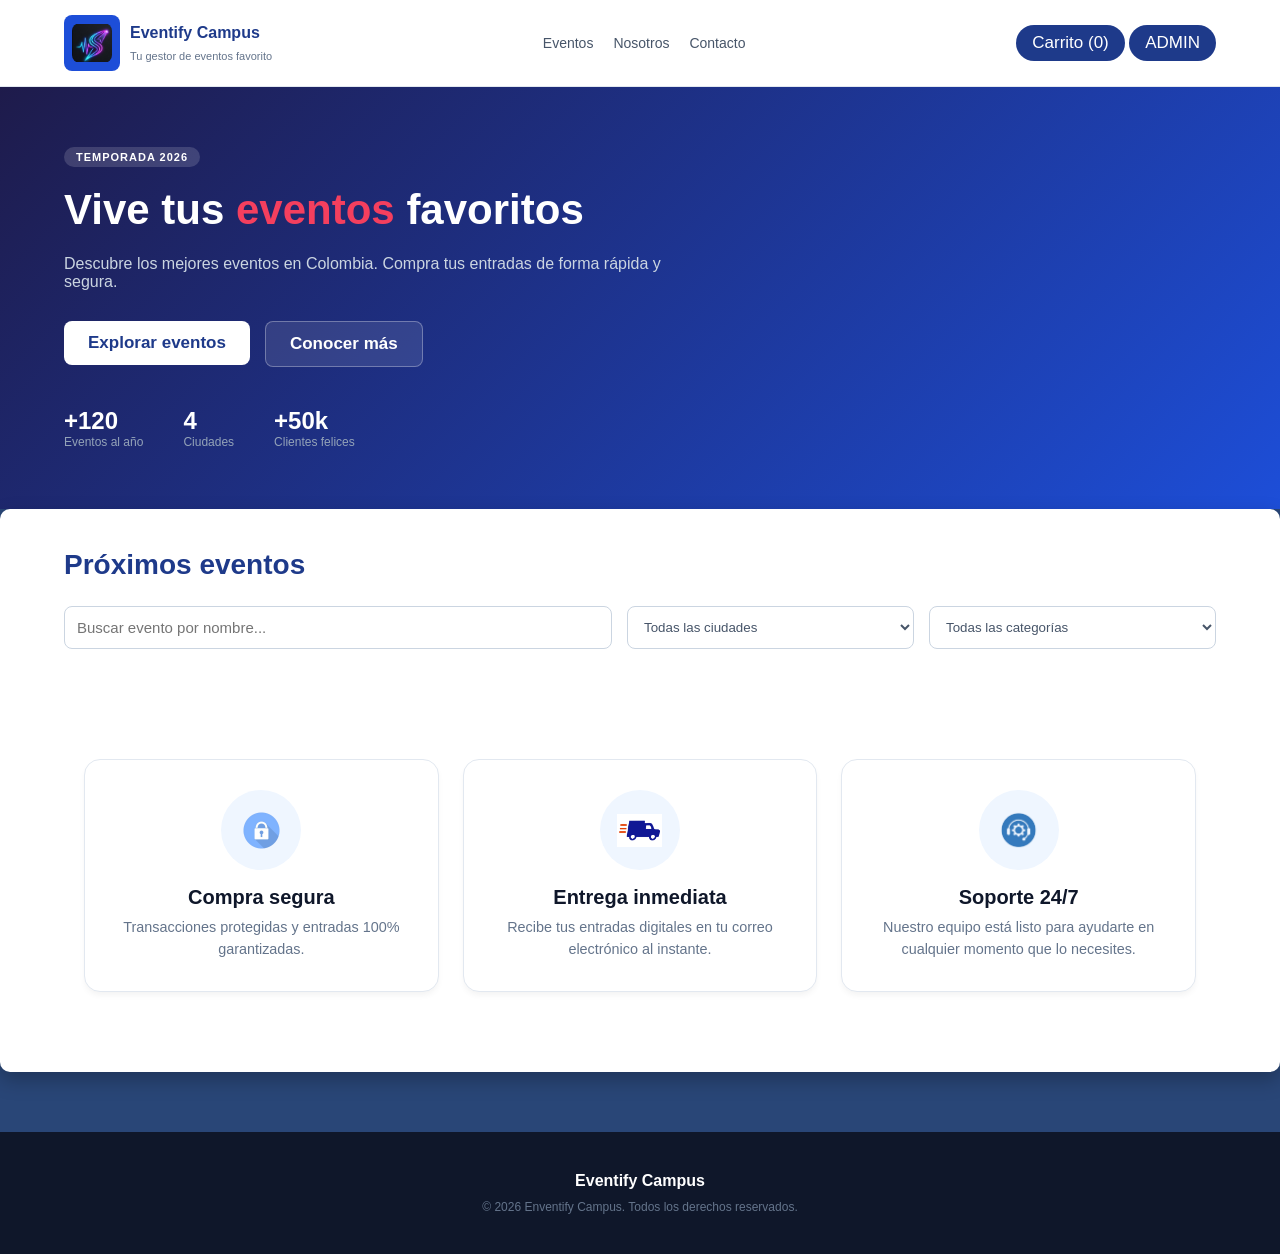
==== commit f6b8729b: "feat: was added the admin funtionality." ====
--- a/Proyecto JS - Campuslands/index.html
+++ b/Proyecto JS - Campuslands/index.html
@@ -5,6 +5,7 @@
     <meta charset="UTF-8">
     <meta name="viewport" content="width=device-width, initial-scale=1.0">
     <title>Conciertos Conectados - Vive la música en vivo</title>
+    <link rel="icon" href="resources/img/logo.jpeg">
     <link rel="stylesheet" href="css/main.css">
 </head>
 
@@ -22,8 +23,8 @@
         </div>
         <nav class="nav-links">
             <a href="#">Eventos</a>
-            <a href="#">Nosotros</a>
-            <a href="#">Contacto</a>
+            <a href="pages/nostros.html">Nosotros</a>
+            <a href="pages/contacto.html">Contacto</a>
         </nav>
         <nav class="nav-acions">
             <button class="btn-carrito">Carrito</button>
@@ -39,8 +40,12 @@
             <h1>Vive tus <span class="highlight">eventos</span> favoritos</h1>
             <p>Descubre los mejores eventos en Colombia. Compra tus entradas de forma rápida y segura.</p>
             <div class="hero-buttons">
-                <button class="btn-primary">Explorar eventos</button>
-                <button class="btn-secondary">Conocer más</button>
+                <a href="#container">
+                    <button class="btn-primary">Explorar eventos</button>
+                </a>
+                <a href="pages/nostros.html">
+                    <button class="btn-secondary">Conocer más</button>
+                </a>
             </div>
             <div class="hero-stats">
                 <div>
@@ -58,115 +63,55 @@
             </div>
         </div>
     </section>
-
-    <main class="container">
+    <main class="container" id="container">
         <h2>Próximos eventos</h2>
 
         <div class="search-bar">
-            <input type="text" placeholder="Buscar evento por nombre...">
-            <select>
-                <option>Todas las ciudades</option>
+            <input type="text" id="search-input" placeholder="Buscar evento por nombre...">
+            <select id="city-select">
+                <option value="todos">Todas las ciudades</option>
             </select>
-            <select>
-                <option>Todas las categorías</option>
+            <select id="category-select">
+                <option value="todos">Todas las categorías</option>
             </select>
         </div>
 
-        <div class="events-grid">
+        <div class="events-grid" id="contenedor-eventos"></div>
+        <section class="features-container">
+            <div class="feature-card">
+                <div class="feature-icon-wrapper">
+                    <img src="resources/img/candado-removebg-preview.png" alt="Icono Seguridad" class="feature-image">
+                </div>
+                <h3 class="feature-title">Compra segura</h3>
+                <p class="feature-description">Transacciones protegidas y entradas 100% garantizadas.</p>
+            </div>
 
-            <article class="event-card">
-                <div class="card-image-wrapper">
-                    <img src="https://images.unsplash.com/photo-1470225620780-dba8ba36b745?w=500" alt="Rock al Parque">
-                    <span class="tag-category tag-left">Rock</span>
-                    <span class="tag-city tag-right">Bogotá</span>
+            <div class="feature-card">
+                <div class="feature-icon-wrapper">
+                    <img src="resources/img/envio.png" alt="Icono Envío" class="feature-image">
                 </div>
-                <div class="card-body">
-                    <h3>Rock al Parque</h3>
-                    <p class="card-date">Fecha: 14 de ago de 2026 Hora: 18:00</p>
-                    <div class="card-footer">
-                        <div>
-                            <span class="price-label">DESDE</span>
-                            <p class="price-value">$ 85.000</p>
-                        </div>
-                        <div class="card-actions">
-                            <button class="btn-view">Ver</button>
-                            <button class="btn-add">Agregar</button>
-                        </div>
-                    </div>
+                <h3 class="feature-title">Entrega inmediata</h3>
+                <p class="feature-description">Recibe tus entradas digitales en tu correo electrónico al instante.</p>
+            </div>
+
+            <div class="feature-card">
+                <div class="feature-icon-wrapper">
+                    <img src="resources/img/servicio_tecnico-removebg-preview.png" alt="Icono Soporte"
+                        class="feature-image">
                 </div>
-            </article>
-
-            <article class="event-card">
-                <div class="card-image-wrapper">
-                    <img src="https://images.unsplash.com/photo-1516450360452-9312f5e86fc7?w=500"
-                        alt="Festival Electrónico">
-                    <span class="tag-category tag-left">Electrónica</span>
-                    <span class="tag-city tag-right">Medellín</span>
-                </div>
-                <div class="card-body">
-                    <h3>Festival Electrónico Neon</h3>
-                    <p class="card-date">Fecha: 04 de sept de 2026 Hora: 20:00</p>
-                    <div class="card-footer">
-                        <div>
-                            <span class="price-label">DESDE</span>
-                            <p class="price-value">$ 150.000</p>
-                        </div>
-                        <div class="card-actions">
-                            <button class="btn-view">Ver</button>
-                            <button class="btn-add">Agregar</button>
-                        </div>
-                    </div>
-                </div>
-            </article>
-
-            <article class="event-card">
-                <div class="card-image-wrapper">
-                    <img src="https://images.unsplash.com/photo-1504609773096-104ff2c73ba4?w=500" alt="Noche de Salsa">
-                    <span class="tag-category tag-left">Salsa</span>
-                    <span class="tag-city tag-right">Barranquilla</span>
-                </div>
-                <div class="card-body">
-                    <h3>Noche de Salsa Brava</h3>
-                    <p class="card-date">Fecha: 21 de jul de 2026 Hora: 21:00</p>
-                    <div class="card-footer">
-                        <div>
-                            <span class="price-label">DESDE</span>
-                            <p class="price-value">$ 65.000</p>
-                        </div>
-                        <div class="card-actions">
-                            <button class="btn-view">Ver</button>
-                            <button class="btn-add">Agregar</button>
-                        </div>
-                    </div>
-                </div>
-            </article>
-
-        </div>
-
-        <div class="features-grid">
-            <div class="feature-item">
-                <div class="feature-icon">[Seguridad]</div>
-                <h3>Compra segura</h3>
-                <p>Transacciones protegidas y entradas garantizadas.</p>
+                <h3 class="feature-title">Soporte 24/7</h3>
+                <p class="feature-description">Nuestro equipo está listo para ayudarte en cualquier momento que lo
+                    necesites.</p>
             </div>
-            <div class="feature-item">
-                <div class="feature-icon">[Envío]</div>
-                <h3>Entrega inmediata</h3>
-                <p>Recibe tus entradas en tu correo al instante.</p>
-            </div>
-            <div class="feature-item">
-                <div class="feature-icon">[Soporte]</div>
-                <h3>Soporte 24/7</h3>
-                <p>Nuestro equipo está para ayudarte cuando lo necesites.</p>
-            </div>
-        </div>
+        </section>
     </main>
 
     <footer class="main-footer">
-        <h3>Conciertos Conectados</h3>
-        <p>© 2026 Conciertos Conectados. Todos los derechos reservados.</p>
+        <h3>Eventify Campus</h3>
+        <p>© 2026 Enventify Campus. Todos los derechos reservados.</p>
     </footer>
 
+    <script src="js/cliente.js"></script>
 </body>
 
 </html>
--- a/Proyecto JS - Campuslands/css/main.css
+++ b/Proyecto JS - Campuslands/css/main.css
@@ -135,7 +135,7 @@
     font-family: 'Segoe UI', Tahoma, Geneva, Verdana, sans-serif;
 }
 
-/* NAVBAR */
+
 .navbar {
     display: flex;
     justify-content: space-between;
@@ -247,7 +247,7 @@
 
 .hero .highlight {
     color: #f43f5e;
-    /* Tono rosado/coral del texto 'música' */
+
 }
 
 .hero p {
@@ -297,7 +297,7 @@
     margin: 0;
 }
 
-/* CONTENEDOR PRINCIPAL */
+
 .container {
     padding: 40px 5%;
 }
@@ -308,7 +308,7 @@
     margin-bottom: 25px;
 }
 
-/* BUSCADOR */
+
 .search-bar {
     display: flex;
     gap: 15px;
@@ -335,12 +335,34 @@
     color: #475569;
 }
 
-/* EVENT CARDS GRID (Responsivo) */
+
+
+
 .events-grid {
     display: grid;
+    
+    
     grid-template-columns: repeat(auto-fit, minmax(300px, 1fr));
-    gap: 30px;
-    margin-bottom: 60px;
+
+    
+    gap: 20px;
+
+    
+    width: 100%;
+    max-width: 1200px;
+    
+    margin: 0 auto;
+    
+    padding: 20px;
+    box-sizing: border-box;
+}
+
+
+.event-card {
+    width: 100%;
+    display: flex;
+    flex-direction: column;
+    
 }
 
 .event-card {
@@ -362,7 +384,7 @@
     object-fit: cover;
 }
 
-/* Etiquetas sobre la foto */
+
 .tag-category {
     position: absolute;
     background-color: #1e3a8a;
@@ -453,7 +475,7 @@
     font-size: 13px;
 }
 
-/* SECCIÓN DE TRES CAJAS (Características inferiores) */
+
 .features-grid {
     display: grid;
     grid-template-columns: repeat(auto-fit, minmax(250px, 1fr));
@@ -488,7 +510,7 @@
     line-height: 1.5;
 }
 
-/* FOOTER */
+
 .main-footer {
     background-color: #0f172a;
     color: white;
@@ -513,7 +535,7 @@
     min-height: 100vh;
 }
 
-/* Layout del Dashboard */
+
 .dashboard-container {
     background-color: #f8fafc;
     min-height: 100vh;
@@ -527,7 +549,7 @@
     overflow-y: auto;
 }
 
-/* Encabezado del contenido */
+
 .content-header {
     display: flex;
     justify-content: space-between;
@@ -540,7 +562,7 @@
     font-size: 24px;
 }
 
-/* Tabla Estilizada */
+
 .table-container {
     background: white;
     padding: 20px;
@@ -568,25 +590,28 @@
     color: #1e293b;
 }
 
-/* Estilo para el Modal */
-.modal {
+.modal,
+.modal-categoria,
+.modal-overlay {
     display: none;
     position: fixed;
     top: 0;
     left: 0;
     width: 100%;
     height: 100%;
-    background: rgba(0, 0, 0, 0.5);
+    background: rgba(0, 0, 0, 0.7);
     justify-content: center;
     align-items: center;
-}
-
-.modal-content {
-    background: white;
-    padding: 30px;
-    border-radius: 12px;
-    width: 400px;
-}
+    z-index: 9999;
+    overflow-y: auto;
+}
+
+.modal.is-active,
+.modal-categoria.is-active,
+.modal-overlay.is-active {
+    display: flex;
+}
+
 
 .form-group {
     margin-bottom: 15px;
@@ -616,7 +641,7 @@
     cursor: pointer;
 }
 
-/* MEDIA QUERY PARA TELÉFONOS (Diseño Móvil) */
+
 @media (max-width: 768px) {
     .navbar {
         flex-direction: column;
@@ -645,4 +670,350 @@
     .search-bar {
         flex-direction: column;
     }
-}+}
+
+/* ==========================================================================
+   ESTILOS PARA LAS PÁGINAS DE NOSOTROS Y CONTACTO
+   ========================================================================== */
+
+
+.active {
+    color: #1e3a8a;
+    
+    font-weight: 600;
+}
+
+
+.about-section {
+    padding: 60px 0;
+    animation: fadeIn 0.5s ease-in-out;
+}
+
+.about-container {
+    display: grid;
+    grid-template-columns: 1fr 1fr;
+    gap: 40px;
+    align-items: center;
+}
+
+.about-content h2 {
+    color: #0f172a;
+    line-height: 1.2;
+    margin-bottom: 20px;
+}
+
+.about-content p {
+    color: #4b5563;
+    line-height: 1.6;
+    margin-bottom: 20px;
+    font-size: 0.95rem;
+}
+
+
+.about-metrics {
+    display: grid;
+    grid-template-columns: 1fr 1fr;
+    gap: 20px;
+    margin-top: 30px;
+}
+
+.metric-box {
+    background: #ffffff;
+    padding: 24px;
+    border-radius: 16px;
+    box-shadow: 0 4px 20px rgba(0, 0, 0, 0.04);
+    border: 1px solid rgba(0, 0, 0, 0.05);
+    transition: transform 0.3s ease, box-shadow 0.3s ease;
+}
+
+.metric-box:hover {
+    transform: translateY(-5px);
+    box-shadow: 0 10px 25px rgba(0, 0, 0, 0.08);
+}
+
+.metric-box h4 {
+    color: #1e3a8a;
+    margin: 0 0 10px 0;
+    font-size: 1.15rem;
+    font-weight: 600;
+}
+
+.metric-box p {
+    font-size: 0.88rem;
+    margin: 0;
+    color: #6b7280;
+    line-height: 1.5;
+}
+
+
+.about-image img {
+    width: 100%;
+    height: 440px;
+    object-fit: cover;
+    border-radius: 20px;
+    box-shadow: 0 12px 35px rgba(0, 0, 0, 0.06);
+}
+
+
+
+.contact-section {
+    animation: fadeIn 0.5s ease-in-out;
+}
+
+.contact-header {
+    text-align: center;
+    margin-bottom: 50px;
+}
+
+.contact-header p {
+    color: #6b7280;
+    font-size: 1.05rem;
+}
+
+.contact-grid {
+    display: grid;
+    grid-template-columns: 1fr 1.5fr;
+    gap: 40px;
+    align-items: start;
+}
+
+
+.contact-info-card {
+    background: #ffffff;
+    padding: 35px;
+    border-radius: 20px;
+    box-shadow: 0 4px 25px rgba(0, 0, 0, 0.04);
+    border: 1px solid rgba(0, 0, 0, 0.05);
+}
+
+.contact-info-card h3 {
+    margin: 0 0 15px 0;
+    color: #111827;
+    font-size: 1.4rem;
+}
+
+.contact-info-card p {
+    color: #6b7280;
+    font-size: 0.9rem;
+    margin-bottom: 10px;
+}
+
+
+.info-item {
+    display: flex;
+    align-items: flex-start;
+    gap: 16px;
+    margin-top: 30px;
+}
+
+.info-icon {
+    font-size: 1.3rem;
+    background: #f3f4f6;
+    padding: 10px 14px;
+    border-radius: 12px;
+    color: #1e3a8a;
+    display: flex;
+    align-items: center;
+    justify-content: center;
+}
+
+.info-item h5 {
+    margin: 0 0 6px 0;
+    color: #1e3a8a;
+    font-size: 1rem;
+    font-weight: 600;
+}
+
+.info-item p {
+    margin: 0;
+    color: #4b5563;
+    font-size: 0.9rem;
+    line-height: 1.4;
+}
+
+
+.contact-form-container {
+    background: #ffffff;
+    padding: 35px;
+    border-radius: 20px;
+    box-shadow: 0 4px 25px rgba(0, 0, 0, 0.04);
+    border: 1px solid rgba(0, 0, 0, 0.05);
+}
+
+.form-group {
+    margin-bottom: 24px;
+}
+
+.form-group label {
+    display: block;
+    margin-bottom: 10px;
+    font-weight: 500;
+    font-size: 0.9rem;
+    color: #374151;
+}
+
+.form-group input,
+.form-group select,
+.form-group textarea {
+    width: 100%;
+    padding: 14px;
+    border: 1px solid #e5e7eb;
+    border-radius: 10px;
+    font-size: 0.92rem;
+    color: #1f2937;
+    background-color: #f9fafb;
+    box-sizing: border-box;
+    font-family: inherit;
+    transition: all 0.2s ease;
+}
+
+
+.form-group input:focus,
+.form-group select:focus,
+.form-group textarea:focus {
+    outline: none;
+    border-color: #1e3a8a;
+    background-color: #ffffff;
+    box-shadow: 0 0 0 4px rgba(30, 58, 138, 0.08);
+}
+
+
+.form-group textarea {
+    resize: vertical;
+    min-height: 120px;
+}
+
+
+
+@keyframes fadeIn {
+    from {
+        opacity: 0;
+        transform: translateY(10px);
+    }
+
+    to {
+        opacity: 1;
+        transform: translateY(0);
+    }
+}
+
+
+
+@media (max-width: 992px) {
+
+    .about-container,
+    .contact-grid {
+        grid-template-columns: 1fr;
+        
+        gap: 30px;
+    }
+
+    .about-image {
+        order: -1;
+        
+    }
+
+    .about-image img {
+        height: 300px;
+    }
+}
+
+@media (max-width: 576px) {
+    .about-metrics {
+        grid-template-columns: 1fr;
+        
+    }
+
+    .contact-info-card,
+    .contact-form-container {
+        padding: 20px;
+        
+    }
+}
+
+
+.features-container {
+    display: grid;
+    
+    grid-template-columns: repeat(3, 1fr);
+    gap: 24px;
+    max-width: 1200px;
+    margin: 40px auto;
+    padding: 0 20px;
+}
+
+
+.feature-card {
+    background: #ffffff;
+    border: 1px solid #e2e8f0;
+    border-radius: 16px;
+    padding: 30px 24px;
+    text-align: center;
+    box-shadow: 0 4px 6px -1px rgba(0, 0, 0, 0.05);
+    transition: transform 0.3s ease, box-shadow 0.3s ease, border-color 0.3s ease;
+}
+
+
+.feature-card:hover {
+    transform: translateY(-5px);
+    border-color: #1e3a8a;
+    box-shadow: 0 10px 15px -3px rgba(30, 58, 138, 0.1);
+}
+
+
+.feature-icon-wrapper {
+    width: 80px;
+    
+    height: 80px;
+    background-color: #eff6ff;
+    border-radius: 50%;
+    display: flex;
+    align-items: center;
+    justify-content: center;
+    margin: 0 auto 16px auto;
+    transition: background-color 0.3s ease;
+}
+
+.feature-card:hover .feature-icon-wrapper {
+    background-color: #1e3a8a;
+}
+
+
+.feature-image {
+    width: 45px;
+    
+    height: 45px;
+    object-fit: contain;
+    
+    transition: filter 0.3s ease;
+}
+
+
+.feature-card:hover .feature-image {
+    filter: brightness(0) invert(1);
+}
+
+
+.feature-title {
+    font-size: 1.25rem;
+    font-weight: 700;
+    color: #0f172a;
+    margin: 0 0 8px 0;
+    font-family: sans-serif;
+}
+
+
+.feature-description {
+    font-size: 0.9rem;
+    color: #64748b;
+    line-height: 1.5;
+    margin: 0;
+    font-family: sans-serif;
+}
+
+
+@media (max-width: 768px) {
+    .features-container {
+        grid-template-columns: 1fr;
+    }
+}
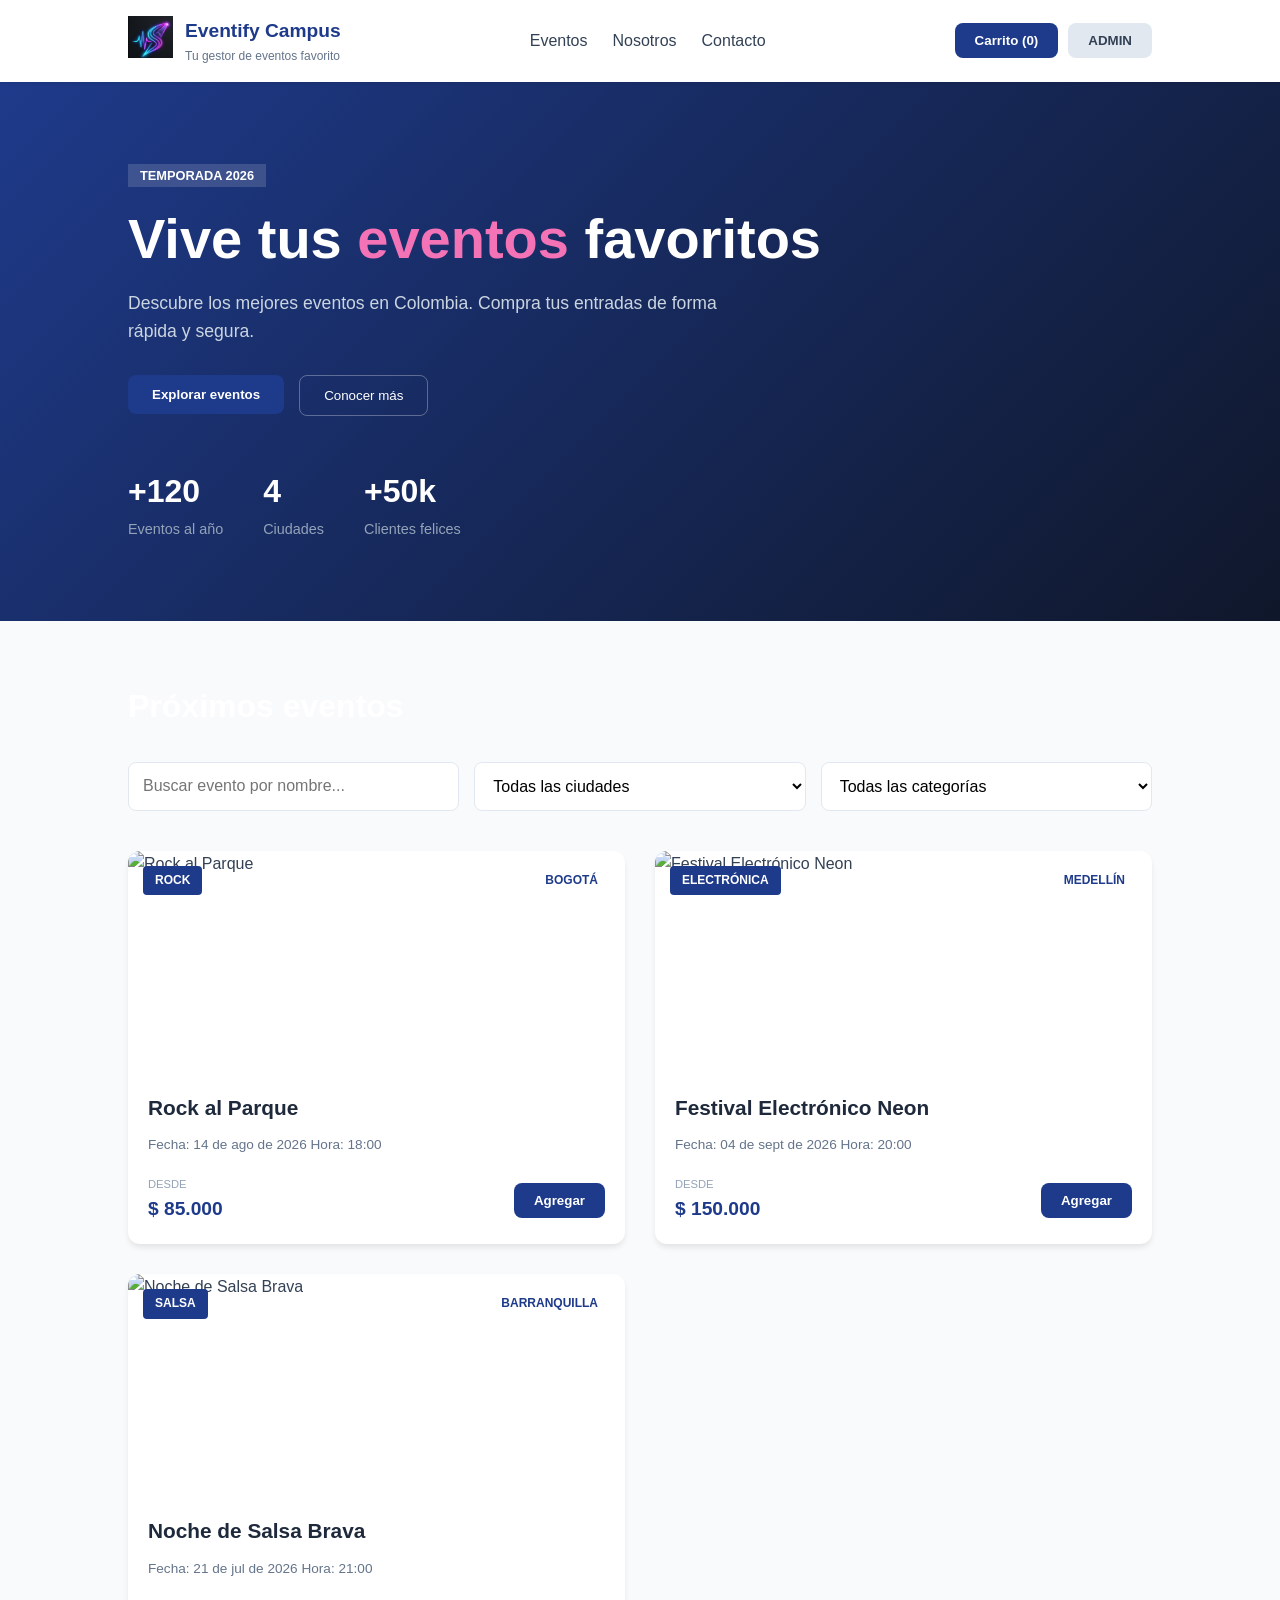
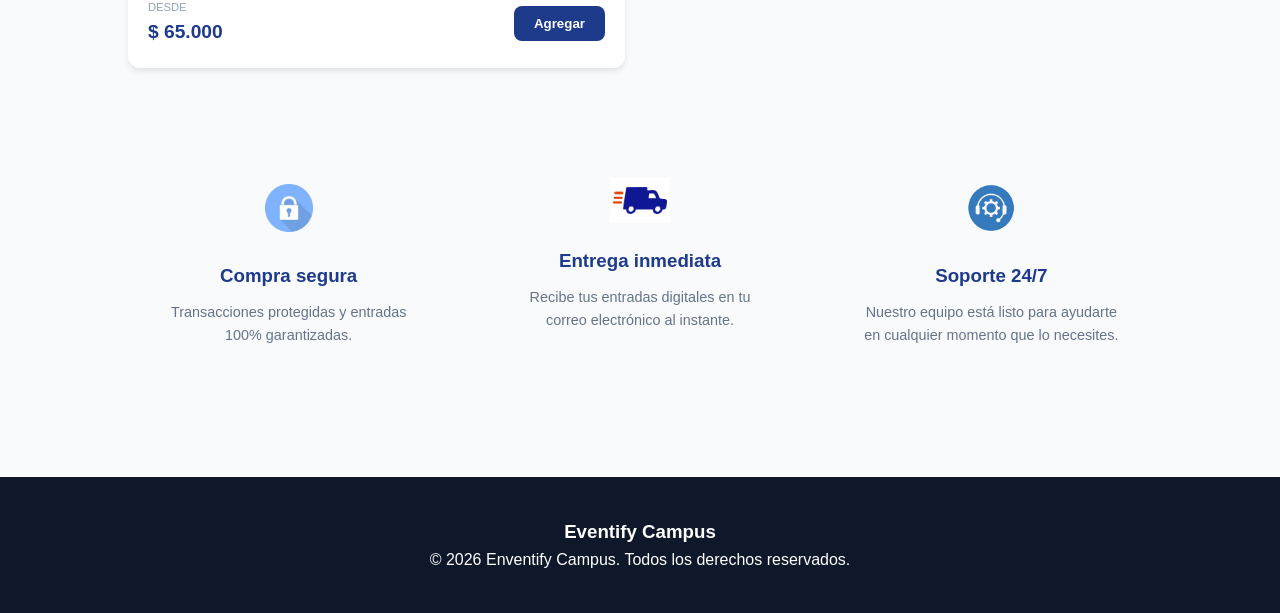
==== commit 20d7432d: "feat: apply some corrections for finished this project." ====
--- a/Proyecto JS - Campuslands/index.html
+++ b/Proyecto JS - Campuslands/index.html
@@ -7,6 +7,7 @@
     <title>Conciertos Conectados - Vive la música en vivo</title>
     <link rel="icon" href="resources/img/logo.jpeg">
     <link rel="stylesheet" href="css/main.css">
+    <link rel="stylesheet" href="css/index.css">
 </head>
 
 <body>
--- a/Proyecto JS - Campuslands/css/main.css
+++ b/Proyecto JS - Campuslands/css/main.css
@@ -1,1019 +1,189 @@
-body {
+*,
+*::before,
+*::after {
     margin: 0;
-    background: #294677;
-    font-family: Segoe UI, Arial, sans-serif;
+    padding: 0;
+    box-sizing: border-box;
 }
 
-
-
-header {
-
-    color: white;
-
+:root {
+    --color-primary: #1e3a8a;
+    --color-primary-dark: #15396d;
+    --color-secondary: #f472b6;
+    --color-bg-white: #ffffff;
+    --color-bg-light: #f8fafc;
+    --color-footer-bg: #0f172a;
+    --font-family-base: 'Segoe UI', Tahoma, Geneva, Verdana, sans-serif;
+    --border-radius-md: 8px;
+    --border-radius-lg: 12px;
 }
 
-.titulo {
-    font-size: 40px;
-    font-weight: bold;
+body {
+    min-height: 100vh;
+    background: var(--color-bg-light);
+    color: #334155;
+    font-family: var(--font-family-base);
+    line-height: 1.6;
 }
 
-header p {
-    color: #d8dce5;
-    margin-top: 8px;
+.navbar {
+    display: flex;
+    justify-content: space-between;
+    align-items: center;
+    padding: 1rem 10%;
+    background: var(--color-bg-white);
+    box-shadow: 0 1px 3px rgba(0, 0, 0, 0.1);
+    position: sticky;
+    top: 0;
+    z-index: 1000;
 }
 
-
-
-main {
-    background: white;
-    border-radius: 10px;
-    box-shadow: 0px 8px 20px rgba(0, 0, 0, .25);
+.logo-container {
+    display: flex;
+    align-items: center;
+    gap: 12px;
 }
 
-
-
-.subtitulo {
-    font-size: 32px;
-    margin-bottom: 10px;
+.logo-icon img {
+    width: 45px;
 }
 
-
-
-main p {
-    color: #666;
-    margin-bottom: 20px;
+.logo-title {
+    font-weight: 800;
+    color: var(--color-primary);
+    font-size: 1.2rem;
 }
 
-
-
-label {
-    font-weight: bold;
-    color: #555;
+.logo-subtitle {
+    font-size: 0.75rem;
+    color: #64748b;
+    margin: 0;
 }
 
-
-
-input {
-    border: 1px solid #d9dfe9;
-    border-radius: 6px;
-    background: #eef2fa;
-    font-size: 15px;
+.nav-links {
+    display: flex;
+    gap: 25px;
 }
 
-input:focus {
-    outline: none;
-    border: 1px solid #1f4d92;
-    background: white;
+.nav-links a {
+    text-decoration: none;
+    color: #334155;
+    font-weight: 500;
+    transition: color 0.2s;
 }
 
-
-button {
-    background: #1f4d92;
-    color: white;
-    border: none;
-    border-radius: 6px;
-    font-size: 17px;
-    font-weight: bold;
-    cursor: pointer;
+.nav-links a:hover {
+    color: var(--color-primary);
 }
 
-
-
-hr {
-    margin: 25px 0;
-    border: 1px solid #e3e3e3;
+.nav-acions {
+    display: flex;
+    gap: 10px;
 }
 
+.btn-carrito {
+    background: var(--color-primary);
+    color: white;
+    padding: 10px 20px;
+    border-radius: var(--border-radius-md);
+    border: none;
+    cursor: pointer;
+    font-weight: 600;
+}
 
+.btn-panel {
+    background: #e2e8f0;
+    color: #334155;
+    padding: 10px 20px;
+    border-radius: var(--border-radius-md);
+    border: none;
+    text-decoration: none;
+    font-weight: 600;
+}
 
-footer p {
-    font-size: 13px;
-    color: #777;
+.btn-primary {
+    background-color: var(--color-primary);
+    color: #fff;
+    border: none;
+    padding: 12px 24px;
+    border-radius: var(--border-radius-md);
+    cursor: pointer;
+    font-weight: 600;
+    transition: background 0.3s;
+}
+
+.btn-primary:hover {
+    background-color: var(--color-primary-dark);
+}
+
+.btn-secondary {
+    background-color: transparent;
+    color: white;
+    border: 1px solid rgba(255, 255, 255, 0.3);
+    padding: 12px 24px;
+    border-radius: var(--border-radius-md);
+    cursor: pointer;
+    transition: all 0.3s;
+}
+
+.btn-secondary:hover {
+    background-color: rgba(255, 255, 255, 0.1);
+}
+
+.main-footer {
+    background-color: var(--color-footer-bg);
+    color: #cbd5e1;
+    text-align: center;
+    padding: 50px 10%;
+    margin-top: 60px;
 }
 
 .sidebar {
     width: 250px;
     height: 100vh;
     background-color: #002663;
-    color: white;
+    color: #ffffff;
     display: flex;
     flex-direction: column;
-    padding: 20px;
+    padding: 24px;
+    position: sticky;
+    top: 0;
+    flex-shrink: 0;
 }
 
-.sidebar-header {
-    margin-bottom: 30px;
+.sidebar .sidebar-header {
+    margin-bottom: 40px;
 }
 
-.sidebar-menu {
-    flex-grow: 1;
+.sidebar .sidebar-header h2 {
+    font-size: 1.25rem;
+    margin-bottom: 5px;
+    color: #ffffff;
+}
+
+.sidebar .sidebar-header p {
+    font-size: 0.8rem;
+    color: #94a3b8;
+}
+
+.sidebar .sidebar-menu {
     display: flex;
     flex-direction: column;
-    gap: 15px;
-}
-
-.sidebar-menu a {
-    color: #ccc;
-    text-decoration: none;
-    padding: 10px;
-    border-radius: 5px;
-}
-
-.sidebar-menu a.active {
-    background-color: rgba(255, 255, 255, 0.1);
-    color: white;
-}
-
-.sidebar-footer {
-    margin-top: auto;
-}
-
-* {
-    margin: 0;
-    padding: 0;
-    box-sizing: border-box;
-    font-family: 'Segoe UI', Tahoma, Geneva, Verdana, sans-serif;
-}
-
-
-.navbar {
-    display: flex;
-    justify-content: space-between;
-    align-items: center;
-    padding: 15px 5%;
-    background-color: #ffffff;
-    border-bottom: 1px solid #e2e8f0;
-}
-
-.logo-container {
-    display: flex;
-    align-items: center;
     gap: 10px;
 }
 
-.logo-icon {
-    background-color: #1d4ed8;
-    color: white;
-    padding: 8px;
+.sidebar .sidebar-menu a {
+    color: #cccccc;
+    text-decoration: none;
+    padding: 12px;
     border-radius: 8px;
-    font-size: 18px;
-    display: flex;
-    align-items: center;
-    gap: 12px;
-
-}
-
-.logo-icon img {
-    width: 40px;
-    height: 40px;
-    object-fit: contain;
-    border-radius: 8px;
-}
-
-.logo-title {
-    font-weight: bold;
-    color: #1e3a8a;
-    font-size: 16px;
-}
-
-.logo-subtitle {
-    font-size: 11px;
-    color: #64748b;
-}
-
-.nav-links {
-    display: flex;
-    gap: 20px;
-}
-
-.nav-links a {
-    text-decoration: none;
-    color: #475569;
-    font-size: 14px;
+    transition: all 0.2s;
     font-weight: 500;
-}
-
-.nav-actions {
-    display: flex;
-    gap: 10px;
-    align-items: center;
-}
-
-.btn-carrito {
-    background-color: #1e3a8a;
-    color: white;
-    border: none;
-    padding: 8px 16px;
-    border-radius: 20px;
-    cursor: pointer;
-    font-weight: 500;
-}
-
-.btn-panel {
-    background-color: #1e3a8a;
-    color: white;
-    border: none;
-    padding: 8px 16px;
-    border-radius: 20px;
-    cursor: pointer;
-    font-weight: 500;
-}
-
-.hero {
-    background: linear-gradient(135deg, #1e1b4b 0%, #1d4ed8 100%);
-    color: white;
-    padding: 60px 5%;
-    text-align: left;
-}
-
-.hero-content {
-    max-width: 600px;
-}
-
-.badge {
-    background-color: rgba(255, 255, 255, 0.15);
-    padding: 4px 12px;
-    border-radius: 20px;
-    font-size: 11px;
-    font-weight: bold;
-    letter-spacing: 1px;
-}
-
-.hero h1 {
-    font-size: 42px;
-    margin: 20px 0;
-    line-height: 1.2;
-}
-
-.hero .highlight {
-    color: #f43f5e;
-
-}
-
-.hero p {
-    color: #cbd5e1;
-    font-size: 16px;
-    margin-bottom: 30px;
-}
-
-.hero-buttons {
-    display: flex;
-    gap: 15px;
-    margin-bottom: 40px;
-}
-
-.btn-primary {
-    background-color: white;
-    color: #1e3a8a;
-    border: none;
-    padding: 12px 24px;
-    border-radius: 8px;
-    font-weight: bold;
-    cursor: pointer;
-}
-
-.btn-secondary {
-    background-color: rgba(255, 255, 255, 0.1);
-    color: white;
-    border: 1px solid rgba(255, 255, 255, 0.3);
-    padding: 12px 24px;
-    border-radius: 8px;
-    cursor: pointer;
-}
-
-.hero-stats {
-    display: flex;
-    gap: 40px;
-}
-
-.hero-stats h3 {
-    font-size: 24px;
-    font-weight: bold;
-}
-
-.hero-stats p {
-    font-size: 12px;
-    color: #94a3b8;
-    margin: 0;
-}
-
-
-.container {
-    padding: 40px 5%;
-}
-
-.container h2 {
-    color: #1e3a8a;
-    font-size: 28px;
-    margin-bottom: 25px;
-}
-
-
-.search-bar {
-    display: flex;
-    gap: 15px;
-    margin-bottom: 30px;
-    flex-wrap: wrap;
-}
-
-.search-bar input {
-    flex: 2;
-    min-width: 200px;
-    padding: 12px;
-    border: 1px solid #cbd5e1;
-    border-radius: 8px;
-    background-color: white;
-}
-
-.search-bar select {
-    flex: 1;
-    min-width: 150px;
-    padding: 12px;
-    border: 1px solid #cbd5e1;
-    border-radius: 8px;
-    background-color: white;
-    color: #475569;
-}
-
-
-
-
-.events-grid {
-    display: grid;
-    
-    
-    grid-template-columns: repeat(auto-fit, minmax(300px, 1fr));
-
-    
-    gap: 20px;
-
-    
-    width: 100%;
-    max-width: 1200px;
-    
-    margin: 0 auto;
-    
-    padding: 20px;
-    box-sizing: border-box;
-}
-
-
-.event-card {
-    width: 100%;
-    display: flex;
-    flex-direction: column;
-    
-}
-
-.event-card {
-    background-color: white;
-    border-radius: 16px;
-    overflow: hidden;
-    box-shadow: 0 4px 6px -1px rgba(0, 0, 0, 0.05), 0 2px 4px -1px rgba(0, 0, 0, 0.03);
-    border: 1px solid #f1f5f9;
-}
-
-.card-image-wrapper {
-    position: relative;
-    height: 200px;
-}
-
-.card-image-wrapper img {
-    width: 100%;
-    height: 100%;
-    object-fit: cover;
-}
-
-
-.tag-category {
-    position: absolute;
-    background-color: #1e3a8a;
-    color: white;
-    padding: 4px 12px;
-    border-radius: 12px;
-    font-size: 12px;
-}
-
-.tag-city {
-    position: absolute;
-    background-color: white;
-    color: #1e293b;
-    padding: 4px 12px;
-    border-radius: 12px;
-    font-size: 12px;
-    font-weight: 500;
-}
-
-.tag-left {
-    top: 12px;
-    left: 12px;
-}
-
-.tag-right {
-    top: 12px;
-    right: 12px;
-}
-
-.card-body {
-    padding: 20px;
-}
-
-.card-body h3 {
-    font-size: 18px;
-    color: #1e293b;
-    margin-bottom: 8px;
-}
-
-.card-date {
-    font-size: 13px;
-    color: #64748b;
-    margin-bottom: 20px;
-}
-
-.card-footer {
-    display: flex;
-    justify-content: space-between;
-    align-items: center;
-    border-top: 1px solid #f1f5f9;
-    padding-top: 15px;
-}
-
-.price-label {
-    font-size: 10px;
-    color: #94a3b8;
-    font-weight: bold;
-}
-
-.price-value {
-    font-size: 18px;
-    font-weight: bold;
-    color: #1e3a8a;
-}
-
-.card-actions {
-    display: flex;
-    gap: 8px;
-}
-
-.btn-view {
-    background-color: white;
-    color: #475569;
-    border: 1px solid #cbd5e1;
-    padding: 6px 14px;
-    border-radius: 6px;
-    cursor: pointer;
-    font-size: 13px;
-}
-
-.btn-add {
-    background-color: #1e3a8a;
-    color: white;
-    border: none;
-    padding: 6px 14px;
-    border-radius: 6px;
-    cursor: pointer;
-    font-size: 13px;
-}
-
-
-.features-grid {
-    display: grid;
-    grid-template-columns: repeat(auto-fit, minmax(250px, 1fr));
-    gap: 25px;
-    margin-top: 40px;
-}
-
-.feature-item {
-    background-color: #ffffff;
-    border: 1px solid #f1f5f9;
-    padding: 30px;
-    border-radius: 16px;
-    text-align: center;
-    box-shadow: 0 4px 6px -1px rgba(0, 0, 0, 0.02);
-}
-
-.feature-icon {
-    font-size: 28px;
-    margin-bottom: 15px;
-    color: #1d4ed8;
-}
-
-.feature-item h3 {
-    font-size: 16px;
-    color: #1e3a8a;
-    margin-bottom: 8px;
-}
-
-.feature-item p {
-    font-size: 13px;
-    color: #64748b;
-    line-height: 1.5;
-}
-
-
-.main-footer {
-    background-color: #0f172a;
-    color: white;
-    text-align: center;
-    padding: 40px 20px;
-    margin-top: 60px;
-}
-
-.main-footer h3 {
-    font-size: 16px;
-    margin-bottom: 10px;
-}
-
-.main-footer p {
-    font-size: 12px;
-    color: #64748b;
-}
-
-.main-layout {
-    display: grid;
-    grid-template-columns: 250px 1fr;
-    min-height: 100vh;
-}
-
-
-.dashboard-container {
-    background-color: #f8fafc;
-    min-height: 100vh;
     display: block;
 }
 
-.content {
-    flex: 1;
-    padding: 40px 20px;
-    height: 100vh;
-    overflow-y: auto;
-}
-
-
-.content-header {
-    display: flex;
-    justify-content: space-between;
-    align-items: center;
-    margin-bottom: 30px;
-}
-
-.content-header h1 {
-    color: #1e3a8a;
-    font-size: 24px;
-}
-
-
-.table-container {
-    background: white;
-    padding: 20px;
-    border-radius: 12px 12px 0 0;
-    box-shadow: 0 4px 6px -1px rgba(0, 0, 0, 0.1);
-    margin: 0;
-    width: 100%;
-}
-
-table {
-    width: 100%;
-    border-collapse: collapse;
-}
-
-th {
-    text-align: left;
-    color: #64748b;
-    padding: 15px;
-    border-bottom: 2px solid #f1f5f9;
-}
-
-td {
-    padding: 15px;
-    border-bottom: 1px solid #f1f5f9;
-    color: #1e293b;
-}
-
-.modal,
-.modal-categoria,
-.modal-overlay {
-    display: none;
-    position: fixed;
-    top: 0;
-    left: 0;
-    width: 100%;
-    height: 100%;
-    background: rgba(0, 0, 0, 0.7);
-    justify-content: center;
-    align-items: center;
-    z-index: 9999;
-    overflow-y: auto;
-}
-
-.modal.is-active,
-.modal-categoria.is-active,
-.modal-overlay.is-active {
-    display: flex;
-}
-
-
-.form-group {
-    margin-bottom: 15px;
-}
-
-.form-group label {
-    display: block;
-    margin-bottom: 5px;
-}
-
-.form-group input,
-.form-group textarea {
-    width: 100%;
-    padding: 10px;
-    border: 1px solid #cbd5e1;
-    border-radius: 6px;
-}
-
-.btn-save {
-    width: 100%;
-    padding: 12px;
-    margin-top: 10px;
-    background-color: #1e3a8a;
+.sidebar .sidebar-menu a:hover,
+.sidebar .sidebar-menu a.active {
+    background-color: rgba(255, 255, 255, 0.1);
     color: white;
-    border: none;
-    border-radius: 6px;
-    cursor: pointer;
-}
-
-
-@media (max-width: 768px) {
-    .navbar {
-        flex-direction: column;
-        gap: 15px;
-        text-align: center;
-    }
-
-    .nav-links {
-        width: 100%;
-        justify-content: center;
-    }
-
-    .hero {
-        padding: 40px 20px;
-    }
-
-    .hero h1 {
-        font-size: 30px;
-    }
-
-    .hero-stats {
-        justify-content: space-between;
-        gap: 10px;
-    }
-
-    .search-bar {
-        flex-direction: column;
-    }
-}
-
-/* ==========================================================================
-   ESTILOS PARA LAS PÁGINAS DE NOSOTROS Y CONTACTO
-   ========================================================================== */
-
-
-.active {
-    color: #1e3a8a;
-    
-    font-weight: 600;
-}
-
-
-.about-section {
-    padding: 60px 0;
-    animation: fadeIn 0.5s ease-in-out;
-}
-
-.about-container {
-    display: grid;
-    grid-template-columns: 1fr 1fr;
-    gap: 40px;
-    align-items: center;
-}
-
-.about-content h2 {
-    color: #0f172a;
-    line-height: 1.2;
-    margin-bottom: 20px;
-}
-
-.about-content p {
-    color: #4b5563;
-    line-height: 1.6;
-    margin-bottom: 20px;
-    font-size: 0.95rem;
-}
-
-
-.about-metrics {
-    display: grid;
-    grid-template-columns: 1fr 1fr;
-    gap: 20px;
-    margin-top: 30px;
-}
-
-.metric-box {
-    background: #ffffff;
-    padding: 24px;
-    border-radius: 16px;
-    box-shadow: 0 4px 20px rgba(0, 0, 0, 0.04);
-    border: 1px solid rgba(0, 0, 0, 0.05);
-    transition: transform 0.3s ease, box-shadow 0.3s ease;
-}
-
-.metric-box:hover {
-    transform: translateY(-5px);
-    box-shadow: 0 10px 25px rgba(0, 0, 0, 0.08);
-}
-
-.metric-box h4 {
-    color: #1e3a8a;
-    margin: 0 0 10px 0;
-    font-size: 1.15rem;
-    font-weight: 600;
-}
-
-.metric-box p {
-    font-size: 0.88rem;
-    margin: 0;
-    color: #6b7280;
-    line-height: 1.5;
-}
-
-
-.about-image img {
-    width: 100%;
-    height: 440px;
-    object-fit: cover;
-    border-radius: 20px;
-    box-shadow: 0 12px 35px rgba(0, 0, 0, 0.06);
-}
-
-
-
-.contact-section {
-    animation: fadeIn 0.5s ease-in-out;
-}
-
-.contact-header {
-    text-align: center;
-    margin-bottom: 50px;
-}
-
-.contact-header p {
-    color: #6b7280;
-    font-size: 1.05rem;
-}
-
-.contact-grid {
-    display: grid;
-    grid-template-columns: 1fr 1.5fr;
-    gap: 40px;
-    align-items: start;
-}
-
-
-.contact-info-card {
-    background: #ffffff;
-    padding: 35px;
-    border-radius: 20px;
-    box-shadow: 0 4px 25px rgba(0, 0, 0, 0.04);
-    border: 1px solid rgba(0, 0, 0, 0.05);
-}
-
-.contact-info-card h3 {
-    margin: 0 0 15px 0;
-    color: #111827;
-    font-size: 1.4rem;
-}
-
-.contact-info-card p {
-    color: #6b7280;
-    font-size: 0.9rem;
-    margin-bottom: 10px;
-}
-
-
-.info-item {
-    display: flex;
-    align-items: flex-start;
-    gap: 16px;
-    margin-top: 30px;
-}
-
-.info-icon {
-    font-size: 1.3rem;
-    background: #f3f4f6;
-    padding: 10px 14px;
-    border-radius: 12px;
-    color: #1e3a8a;
-    display: flex;
-    align-items: center;
-    justify-content: center;
-}
-
-.info-item h5 {
-    margin: 0 0 6px 0;
-    color: #1e3a8a;
-    font-size: 1rem;
-    font-weight: 600;
-}
-
-.info-item p {
-    margin: 0;
-    color: #4b5563;
-    font-size: 0.9rem;
-    line-height: 1.4;
-}
-
-
-.contact-form-container {
-    background: #ffffff;
-    padding: 35px;
-    border-radius: 20px;
-    box-shadow: 0 4px 25px rgba(0, 0, 0, 0.04);
-    border: 1px solid rgba(0, 0, 0, 0.05);
-}
-
-.form-group {
-    margin-bottom: 24px;
-}
-
-.form-group label {
-    display: block;
-    margin-bottom: 10px;
-    font-weight: 500;
-    font-size: 0.9rem;
-    color: #374151;
-}
-
-.form-group input,
-.form-group select,
-.form-group textarea {
-    width: 100%;
-    padding: 14px;
-    border: 1px solid #e5e7eb;
-    border-radius: 10px;
-    font-size: 0.92rem;
-    color: #1f2937;
-    background-color: #f9fafb;
-    box-sizing: border-box;
-    font-family: inherit;
-    transition: all 0.2s ease;
-}
-
-
-.form-group input:focus,
-.form-group select:focus,
-.form-group textarea:focus {
-    outline: none;
-    border-color: #1e3a8a;
-    background-color: #ffffff;
-    box-shadow: 0 0 0 4px rgba(30, 58, 138, 0.08);
-}
-
-
-.form-group textarea {
-    resize: vertical;
-    min-height: 120px;
-}
-
-
-
-@keyframes fadeIn {
-    from {
-        opacity: 0;
-        transform: translateY(10px);
-    }
-
-    to {
-        opacity: 1;
-        transform: translateY(0);
-    }
-}
-
-
-
-@media (max-width: 992px) {
-
-    .about-container,
-    .contact-grid {
-        grid-template-columns: 1fr;
-        
-        gap: 30px;
-    }
-
-    .about-image {
-        order: -1;
-        
-    }
-
-    .about-image img {
-        height: 300px;
-    }
-}
-
-@media (max-width: 576px) {
-    .about-metrics {
-        grid-template-columns: 1fr;
-        
-    }
-
-    .contact-info-card,
-    .contact-form-container {
-        padding: 20px;
-        
-    }
-}
-
-
-.features-container {
-    display: grid;
-    
-    grid-template-columns: repeat(3, 1fr);
-    gap: 24px;
-    max-width: 1200px;
-    margin: 40px auto;
-    padding: 0 20px;
-}
-
-
-.feature-card {
-    background: #ffffff;
-    border: 1px solid #e2e8f0;
-    border-radius: 16px;
-    padding: 30px 24px;
-    text-align: center;
-    box-shadow: 0 4px 6px -1px rgba(0, 0, 0, 0.05);
-    transition: transform 0.3s ease, box-shadow 0.3s ease, border-color 0.3s ease;
-}
-
-
-.feature-card:hover {
-    transform: translateY(-5px);
-    border-color: #1e3a8a;
-    box-shadow: 0 10px 15px -3px rgba(30, 58, 138, 0.1);
-}
-
-
-.feature-icon-wrapper {
-    width: 80px;
-    
-    height: 80px;
-    background-color: #eff6ff;
-    border-radius: 50%;
-    display: flex;
-    align-items: center;
-    justify-content: center;
-    margin: 0 auto 16px auto;
-    transition: background-color 0.3s ease;
-}
-
-.feature-card:hover .feature-icon-wrapper {
-    background-color: #1e3a8a;
-}
-
-
-.feature-image {
-    width: 45px;
-    
-    height: 45px;
-    object-fit: contain;
-    
-    transition: filter 0.3s ease;
-}
-
-
-.feature-card:hover .feature-image {
-    filter: brightness(0) invert(1);
-}
-
-
-.feature-title {
-    font-size: 1.25rem;
-    font-weight: 700;
-    color: #0f172a;
-    margin: 0 0 8px 0;
-    font-family: sans-serif;
-}
-
-
-.feature-description {
-    font-size: 0.9rem;
-    color: #64748b;
-    line-height: 1.5;
-    margin: 0;
-    font-family: sans-serif;
-}
-
-
-@media (max-width: 768px) {
-    .features-container {
-        grid-template-columns: 1fr;
-    }
-}
+}
--- a/Proyecto JS - Campuslands/css/index.css
+++ b/Proyecto JS - Campuslands/css/index.css
@@ -0,0 +1,232 @@
+.hero {
+    background: linear-gradient(135deg, #1e3a8a 0%, #0f172a 100%);
+    color: #ffffff;
+    padding: 80px 10%;
+    text-align: left;
+}
+
+.hero .badge {
+    background-color: rgba(255, 255, 255, 0.15);
+    color: #ffffff;
+    padding: 4px 12px;
+    border-radius: var(--border-radius-pill);
+    font-size: 0.8rem;
+    font-weight: bold;
+    text-transform: uppercase;
+}
+
+.hero h1 {
+    font-size: 3.5rem;
+    margin: 20px 0;
+    line-height: 1.1;
+    font-weight: 800;
+}
+
+.hero .highlight {
+    color: #f472b6;
+}
+
+.hero p {
+    color: #cbd5e1;
+    font-size: 1.1rem;
+    margin-bottom: 30px;
+    max-width: 600px;
+}
+
+.hero .hero-buttons {
+    display: flex;
+    gap: 15px;
+    margin-bottom: 50px;
+}
+
+.hero .hero-stats {
+    display: flex;
+    gap: 40px;
+}
+
+.hero .hero-stats h3 {
+    font-size: 2rem;
+    font-weight: 700;
+}
+
+.hero .hero-stats p {
+    font-size: 0.9rem;
+    color: #94a3b8;
+    margin: 0;
+}
+
+.container {
+    padding: 60px 10%;
+}
+
+.container h2 {
+    color: white;
+    font-size: 2rem;
+    margin-bottom: 30px;
+}
+
+.search-bar {
+    display: flex;
+    gap: 15px;
+    margin-bottom: 40px;
+}
+
+.search-bar input,
+.search-bar select {
+    flex: 1;
+    padding: 14px;
+    border: 1px solid #e2e8f0;
+    border-radius: var(--border-radius-md);
+    background-color: #ffffff;
+    font-size: 1rem;
+}
+
+.events-grid {
+    display: grid;
+    grid-template-columns: repeat(auto-fit, minmax(350px, 1fr));
+    gap: 30px;
+    margin-bottom: 80px;
+}
+
+.event-card {
+    background: #ffffff;
+    border-radius: 12px;
+    overflow: hidden;
+    box-shadow: 0 4px 6px -1px rgba(0, 0, 0, 0.1);
+    transition: transform 0.3s ease;
+}
+
+.card-image-wrapper {
+    position: relative;
+    height: 220px;
+}
+
+.card-image-wrapper img {
+    width: 100%;
+    height: 100%;
+    object-fit: cover;
+}
+
+.tag-category,
+.tag-city {
+    position: absolute;
+    top: 15px;
+    padding: 5px 12px;
+    border-radius: 4px;
+    font-size: 0.75rem;
+    font-weight: bold;
+    text-transform: uppercase;
+}
+
+.tag-left {
+    left: 15px;
+    background: var(--color-primary);
+    color: white;
+}
+
+.tag-right {
+    right: 15px;
+    background: white;
+    color: var(--color-primary);
+}
+
+.card-body {
+    padding: 20px;
+}
+
+.card-body h3 {
+    font-size: 1.3rem;
+    margin-bottom: 10px;
+    color: #1e293b;
+}
+
+.card-date {
+    color: #64748b;
+    font-size: 0.85rem;
+    margin-bottom: 20px;
+}
+
+.card-footer {
+    display: flex;
+    justify-content: space-between;
+    align-items: center;
+}
+
+.price-label {
+    font-size: 0.7rem;
+    color: #94a3b8;
+    display: block;
+}
+
+.price-value {
+    font-weight: 800;
+    color: var(--color-primary);
+    font-size: 1.2rem;
+}
+
+.btn-add {
+    background: var(--color-primary);
+    color: white;
+    border: none;
+    padding: 10px 20px;
+    border-radius: 8px;
+    cursor: pointer;
+    font-weight: 600;
+}
+
+.features-container {
+    display: grid;
+    grid-template-columns: repeat(3, 1fr);
+    gap: 30px;
+    margin-top: 60px;
+}
+
+.feature-card {
+    text-align: center;
+    padding: 30px;
+}
+
+.feature-icon-wrapper img {
+    width: 60px;
+    margin-bottom: 15px;
+}
+
+.feature-title {
+    color: var(--color-primary);
+    margin-bottom: 10px;
+}
+
+.feature-description {
+    color: #64748b;
+    font-size: 0.9rem;
+}
+
+.main-footer {
+    background-color: #0f172a;
+    color: #ffffff;
+    text-align: center;
+    padding: 40px;
+    margin-top: 40px;
+}
+
+@media (max-width: 768px) {
+    .hero {
+        padding: 40px 5%;
+    }
+
+    .hero h1 {
+        font-size: 2.5rem;
+    }
+
+    .events-grid {
+        grid-template-columns: 1fr;
+    }
+
+    .search-bar {
+        flex-direction: column;
+    }
+
+    .features-container {
+        grid-template-columns: 1fr;
+    }
+}
